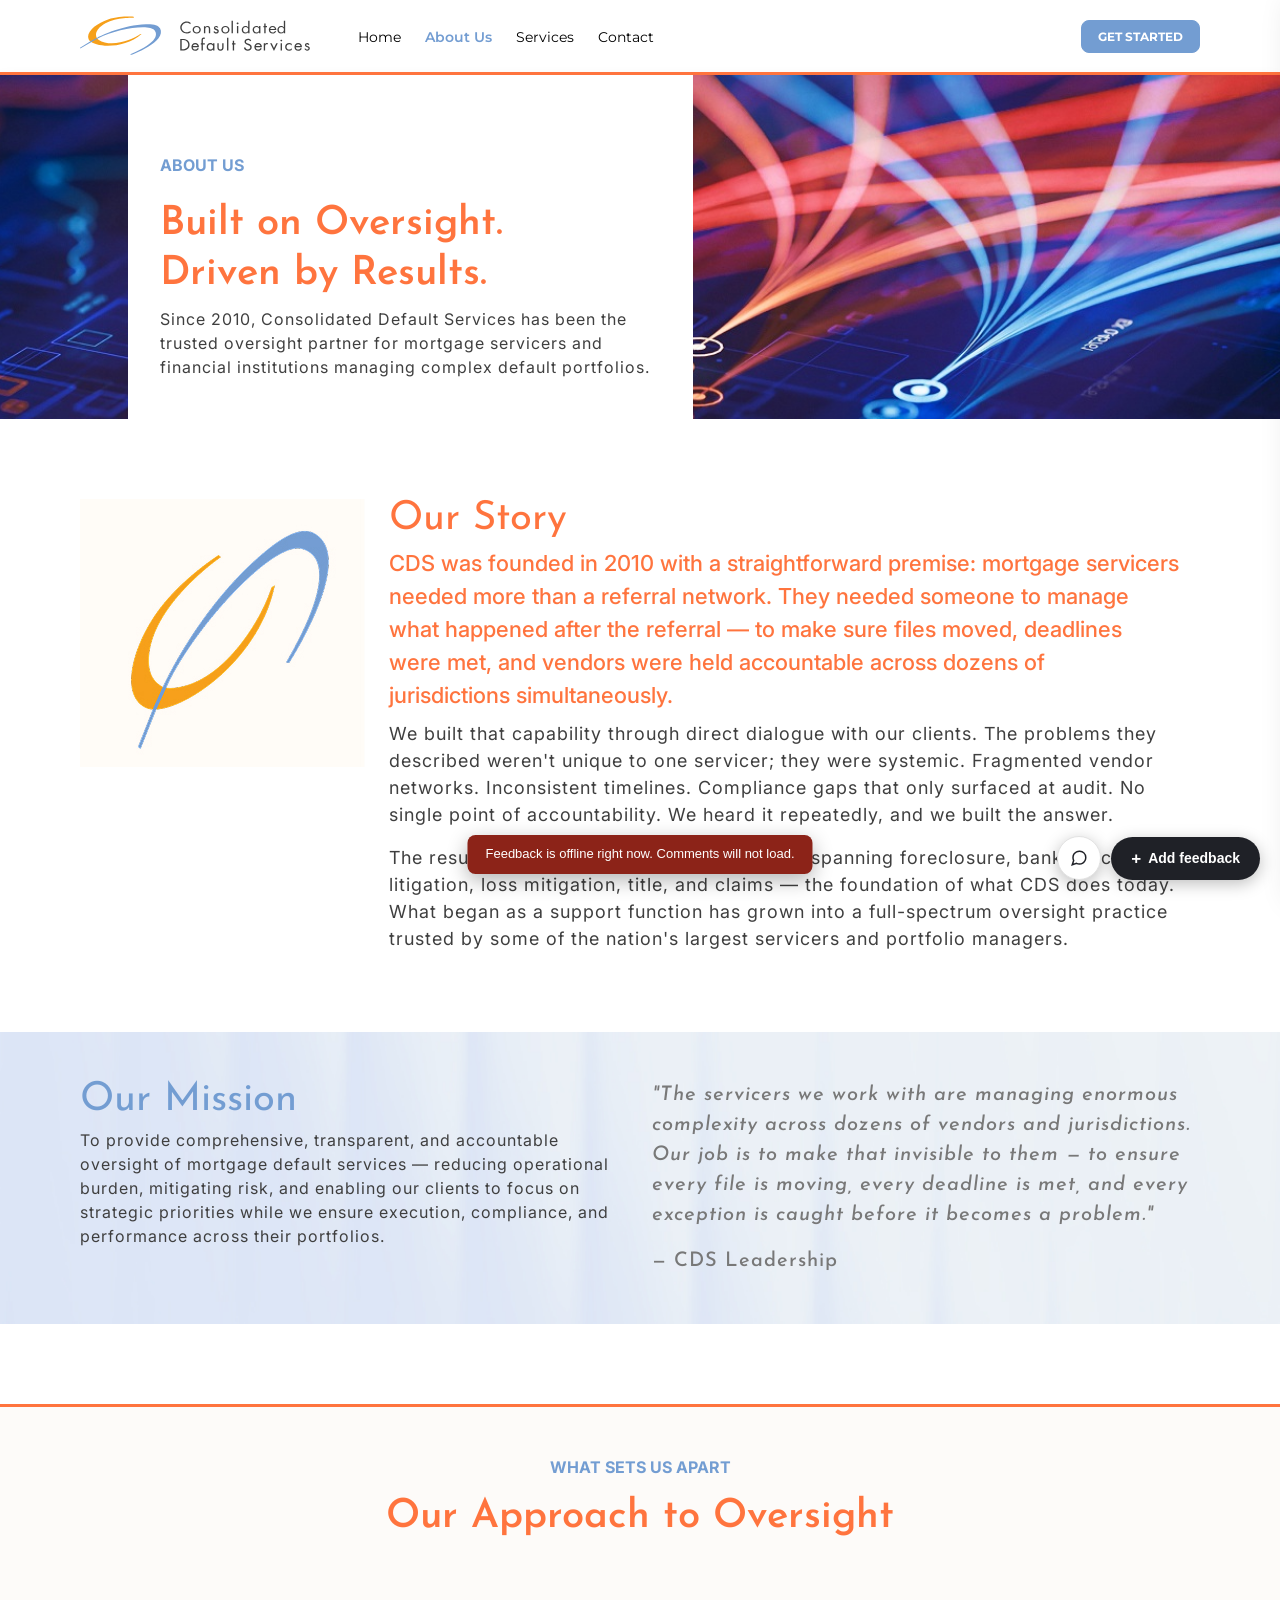
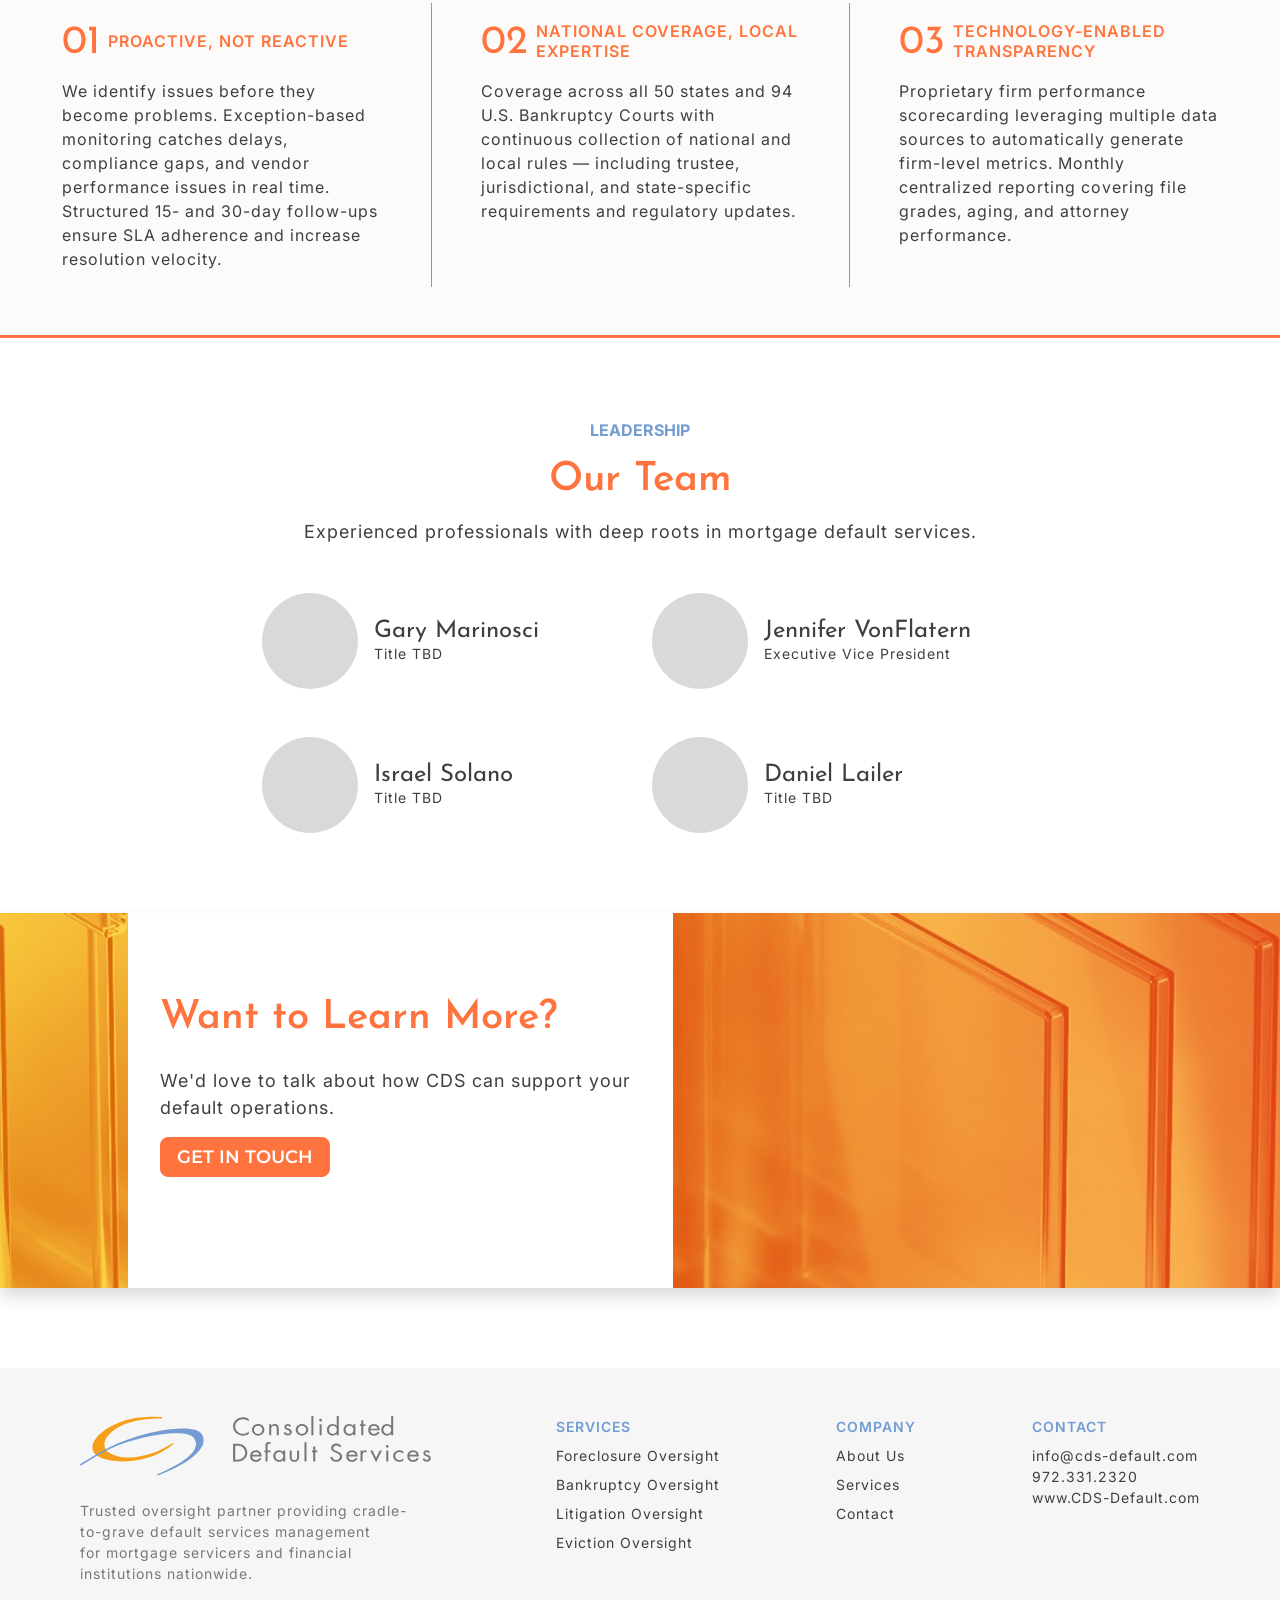
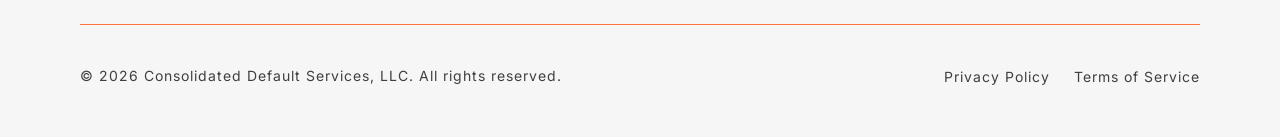
==== about-us.html @ d0858b81 "feat: add client feedback widget for staging review Adds the Propagate wireframe feedback widget (cl" ====
<!doctype html>
<html lang="en">
	<head>
		<meta charset="UTF-8" />
		<meta name="viewport" content="width=device-width, initial-scale=1" />
		<meta name="robots" content="noindex, nofollow" />
		<link rel="icon" type="image/png" href="images/favicon/favicon-96x96.png" sizes="96x96" />
		<link rel="icon" type="image/svg+xml" href="images/favicon/favicon.svg" />
		<link rel="shortcut icon" href="images/favicon/favicon.ico" />
		<link rel="apple-touch-icon" sizes="180x180" href="images/favicon/apple-touch-icon.png" />
		<meta name="apple-mobile-web-app-title" content="CDS" />
		<link rel="manifest" href="images/favicon/site.webmanifest" />
		<title>About Us | Consolidated Default Services, LLC</title>
		<link rel="preconnect" href="https://fonts.googleapis.com" />
		<link rel="preconnect" href="https://fonts.gstatic.com" crossorigin="crossorigin" />
		<link rel="stylesheet" href="https://fonts.googleapis.com/css2?family=Inter:ital,opsz,wght@0,14..32,100..900;1,14..32,100..900&family=Josefin+Sans:ital,wght@0,100..700;1,100..700&family=Montserrat:ital,wght@0,100..900;1,100..900&display=swap" />
		<link rel="stylesheet" href="https://cdn.jsdelivr.net/npm/bootstrap-icons@1.13.1/font/bootstrap-icons.min.css" />
		<link rel="stylesheet" href="https://cdn.jsdelivr.net/npm/bootstrap@5.3.8/dist/css/bootstrap.min.css" integrity="sha384-sRIl4kxILFvY47J16cr9ZwB07vP4J8+LH7qKQnuqkuIAvNWLzeN8tE5YBujZqJLB" crossorigin="anonymous" />
		<link rel="stylesheet" href="css/app.min.css" />
		<link rel="stylesheet" href="feedback/feedback.css" />
	</head>
	<body>
		<header class="header" id="header">
			<div class="container-fluid wide site_header d-flex align-items-start align-items-lg-center">
				<div class="brand me-lg-5">
					<a href="index.html" aria-label="Home"><img src="images/logo.svg" alt="" height="40" width="230" loading="lazy" /></a>
				</div>
				<nav class="nav_site d-none d-lg-flex align-items-center" id="siteNav" aria-label="Navigation" role="navigation">
					<a class="cta brand ms-lg-auto d-lg-none" href="contact.html">GET STARTED</a>
					<ul class="nav">
						<li><a href="/">Home</a></li>
						<li><a class="active" href="about-us.html">About Us</a></li>
						<li><a href="services.html">Services</a></li>
						<li><a href="contact.html">Contact</a></li>
					</ul>
				</nav>
				<a class="cta brand ms-lg-auto d-none d-lg-block" href="contact.html">GET STARTED</a>
				<div class="call_nav align-items-center d-flex flex-column d-lg-none justify-content-center ms-auto" id="navCall" role="button" tabindex="0" aria-label="Toggle Navigation"><span class="line"></span><span class="line"></span><span class="line"></span></div>
			</div>
		</header>
		<main id="main">
			<section class="hero shadow">
				<div class="hero__bg-img"><img class="w-100" src="images/hero-about-us.jpg" alt="" loading="lazy" /></div>
				<div class="hero__container fade-in">
					<div class="hero__wrap">
						<div class="copy">
							<h1 class="text-uppercase mb-4">About Us</h1>
							<h2>
								Built on Oversight.<br />
								Driven by Results.
							</h2>
							<p>Since 2010, Consolidated Default Services has been the trusted oversight partner for mortgage servicers and financial institutions managing complex default portfolios.</p>
						</div>
					</div>
				</div>
			</section>
			<section class="sec img-copy bg-white fade-in">
				<div class="container-fluid wide">
					<div class="row">
						<div class="col-md-3 col-lg-auto d-none d-md-block"><img class="img-fluid" src="images/logo-about.jpg" alt="" loading="lazy" /></div>
						<div class="col-md">
							<h2>Our Story</h2>
							<div class="text-center d-md-none my-4"><img class="img-fluid" src="images/logo-about.jpg" alt="" loading="lazy" /></div>
							<h3>CDS was founded in 2010 with a straightforward premise: mortgage servicers needed more than a referral network. They needed someone to manage what happened after the referral — to make sure files moved, deadlines were met, and vendors were held accountable across dozens of jurisdictions simultaneously.</h3>
							<p>We built that capability through direct dialogue with our clients. The problems they described weren't unique to one servicer; they were systemic. Fragmented vendor networks. Inconsistent timelines. Compliance gaps that only surfaced at audit. No single point of accountability. We heard it repeatedly, and we built the answer.</p>
							<p>The result was a formal oversight framework spanning foreclosure, bankruptcy, litigation, loss mitigation, title, and claims — the foundation of what CDS does today. What began as a support function has grown into a full-spectrum oversight practice trusted by some of the nation's largest servicers and portfolio managers.</p>
						</div>
					</div>
				</div>
			</section>
			<section class="sec our-mission fade-in">
				<div class="img-bg"><img class="w-100" src="images/our-mission-bg.jpg" alt="" loading="lazy" /></div>
				<div class="container-fluid wide">
					<div class="row">
						<div class="col-md-6">
							<h2>Our Mission</h2>
							<p>To provide comprehensive, transparent, and accountable oversight of mortgage default services — reducing operational burden, mitigating risk, and enabling our clients to focus on strategic priorities while we ensure execution, compliance, and performance across their portfolios.</p>
						</div>
						<div class="col-md-6 mt-5 mt-md-0">
							<div class="saying">
								<p>"The servicers we work with are managing enormous complexity across dozens of vendors and jurisdictions. Our job is to make that invisible to them — to ensure every file is moving, every deadline is met, and every exception is caught before it becomes a problem."</p>
								<p class="name">— CDS Leadership</p>
							</div>
						</div>
					</div>
				</div>
			</section>
			<section class="sec-my approach fade-in">
				<div class="container container1280">
					<div class="heading text-center">
						<h2 class="text-uppercase">What Sets Us Apart</h2>
						<h3 class="h2">Our Approach to Oversight</h3>
					</div>
					<div class="row">
						<div class="col-lg-4 bod-start mt-4 mt-lg-5">
							<div class="box mx-auto">
								<div class="head d-flex align-items-center mb-3">
									<div class="h2 num mb-0 me-2 pt-1">01</div>
									<h2 class="text-uppercase mb-0">Proactive, Not Reactive</h2>
								</div>
								<div class="text">
									<p>We identify issues before they become problems. Exception-based monitoring catches delays, compliance gaps, and vendor performance issues in real time. Structured 15- and 30-day follow-ups ensure SLA adherence and increase resolution velocity.</p>
								</div>
							</div>
						</div>
						<div class="col-lg-4 bod-start mt-4 mt-lg-5">
							<div class="box mx-auto">
								<div class="head d-flex align-items-center mb-3">
									<div class="h2 num mb-0 me-2 pt-1">02</div>
									<h2 class="text-uppercase mb-0">National Coverage, Local Expertise</h2>
								</div>
								<div class="text">
									<p>Coverage across all 50 states and 94 U.S. Bankruptcy Courts with continuous collection of national and local rules — including trustee, jurisdictional, and state-specific requirements and regulatory updates.</p>
								</div>
							</div>
						</div>
						<div class="col-lg-4 bod-start mt-4 mt-lg-5">
							<div class="box mx-auto">
								<div class="head d-flex align-items-center mb-3">
									<div class="h2 num mb-0 me-2 pt-1">03</div>
									<h2 class="text-uppercase mb-0">Technology-Enabled Transparency</h2>
								</div>
								<div class="text">
									<p>Proprietary firm performance scorecarding leveraging multiple data sources to automatically generate firm-level metrics. Monthly centralized reporting covering file grades, aging, and attorney performance.</p>
								</div>
							</div>
						</div>
					</div>
				</div>
			</section>
			<section class="our-team fade-in">
				<div class="container" style="max-width: 780px">
					<div class="heading text-center">
						<h2 class="text-uppercase">Leadership</h2>
						<h3 class="h2">Our Team</h3>
						<p>Experienced professionals with deep roots in mortgage default services.</p>
					</div>
					<div class="row">
						<div class="col-md-6 mt-5">
							<div class="member d-flex align-items-center">
								<div class="pic me-3"></div>
								<div class="copy">
									<h2 class="mb-0">Gary Marinosci</h2>
									<p>Title TBD</p>
								</div>
							</div>
						</div>
						<div class="col-md-6 mt-5">
							<div class="member d-flex align-items-center">
								<div class="pic me-3"></div>
								<div class="copy">
									<h2 class="mb-0">Jennifer VonFlatern</h2>
									<p>Executive Vice President</p>
								</div>
							</div>
						</div>
						<div class="col-md-6 mt-5">
							<div class="member d-flex align-items-center">
								<div class="pic me-3"></div>
								<div class="copy">
									<h2 class="mb-0">Israel Solano</h2>
									<p>Title TBD</p>
								</div>
							</div>
						</div>
						<div class="col-md-6 mt-5">
							<div class="member d-flex align-items-center">
								<div class="pic me-3"></div>
								<div class="copy">
									<h2 class="mb-0">Daniel Lailer</h2>
									<p>Title TBD</p>
								</div>
							</div>
						</div>
					</div>
				</div>
			</section>
			<section class="sec-my hording shadow fade-in">
				<div class="hording__bg-img"><img class="w-100" src="images/hording-about-us.jpg" alt="" loading="lazy" /></div>
				<div class="hording__container">
					<div class="hording__wrap">
						<h2 class="mb-4">Want to Learn More?</h2>
						<p>We'd love to talk about how CDS can support your default operations.</p>
						<a class="cta orange" href="contact.html">Get in Touch</a>
					</div>
				</div>
			</section>
		</main>
		<footer class="footer">
			<div class="container-fluid wide">
				<div class="row justify-content-between">
					<div class="col-lg-auto mb-5 mb-lg-4">
						<div class="meta-footer">
							<div class="logo mb-4"><img class="img-fluid" src="images/logo-footer.svg" alt="" loading="lazy" /></div>
							<div class="meta">
								<p>Trusted oversight partner providing cradle-to-grave default services management for mortgage servicers and financial institutions nationwide.</p>
							</div>
						</div>
					</div>
					<div class="col-md-4 col-lg-auto mb-5 mb-md-4">
						<div class="links">
							<h2 class="text-uppercase mb-0">Services</h2>
							<ul class="link nav flex-column">
								<li><a href="#">Foreclosure Oversight</a></li>
								<li><a href="#">Bankruptcy Oversight</a></li>
								<li><a href="#">Litigation Oversight</a></li>
								<li><a href="#">Eviction Oversight</a></li>
							</ul>
						</div>
					</div>
					<div class="col-md-4 col-lg-auto mb-5 mb-md-4">
						<div class="links">
							<h2 class="text-uppercase mb-0">company</h2>
							<ul class="link nav flex-column">
								<li><a href="#">About Us</a></li>
								<li><a href="#">Services</a></li>
								<li><a href="#">Contact</a></li>
							</ul>
						</div>
					</div>
					<div class="col-md-auto mb-4">
						<div class="links">
							<h2 class="text-uppercase mb-0">contact</h2>
							<p>
								<a href="mailto:info@cds-default.com">info@cds-default.com</a><br />
								<a href="tel:972.331.2320">972.331.2320</a><br />
								<a href="https://www.CDS-Default.com" target="_blank">www.CDS-Default.com</a>
							</p>
						</div>
					</div>
				</div>
				<hr />
				<div class="row justify-content-md-center justify-content-lg-between text-center text-lg-start py-4">
					<div class="col-md-auto">
						<p>© 2026 Consolidated Default Services, LLC. All rights reserved.</p>
					</div>
					<div class="col-md-auto link-terms mt-4 mt-lg-0"><a href="#">Privacy Policy</a><a href="#">Terms of Service</a></div>
				</div>
			</div>
		</footer>
		<div class="scroll-top d-none d-lg-block" role="button" tabindex="0" aria-label="Scroll to top">
			<svg class="progress-circle svg-content" width="100%" height="100%" viewBox="-1 -1 102 102">
				<path class="path" d="M50,1 a49,49 0 0,1 0,98 a49,49 0 0,1 0,-98"></path>
			</svg>
			<div class="icon">
				<svg class="bi bi-arrow-up" xmlns="http://www.w3.org/2000/svg" width="16" height="16" fill="currentColor" viewBox="0 0 16 16">
					<path fill-rule="evenodd" d="M8 12a.5.5 0 0 0 .5-.5V5.707l2.146 2.147a.5.5 0 0 0 .708-.708l-3-3a.5.5 0 0 0-.708 0l-3 3a.5.5 0 1 0 .708.708L7.5 5.707V11.5a.5.5 0 0 0 .5.5"></path>
				</svg>
			</div>
		</div>
		<script src="js/app.js"></script>
		<script src="js/navToggle.js"></script>
		<script src="js/scrollTop.js"></script>
		<script src="feedback/feedback.js"></script>
	</body>
</html>
---- css/app.min.css ----
a,.cta{-webkit-transition:all .3s ease;transition:all .3s ease}.sec{padding-block:3rem}@media(min-width: 768px){.sec{padding-block:5rem}}@media(min-width: 1650px){.sec{padding-block:8rem}}.sec-my{margin-block:3rem}@media(min-width: 768px){.sec-my{margin-block:5rem}}@media(min-width: 1650px){.sec-my{margin-block:8rem}}.heading h2{color:#739dd2;font:700 16px/1.5 "Inter",sans-serif}.heading h3{color:#ff743e;font-weight:600;line-height:1.25}@media(min-width: 768px){.heading h3{line-height:1.5}}.heading p{color:#3f3f3f;font-size:18px}@media(min-width: 768px){.h-md-100{height:100%}}.cta{font:700 14px "Montserrat",sans-serif}.cta:hover{-webkit-transform:scale(1.03);transform:scale(1.03)}@media(min-width: 992px){.cta{font-size:12px}}@media(min-width: 1650px){.cta{font-size:14px}}.cta.brand{background:#739dd2;border:1px solid #739dd2;color:#fff !important}.cta.brand:hover{background:#fff;border:1px solid #739dd2;color:#739dd2 !important}.cta.orange{background:#ff743e;border:1px solid #ff743e;color:#fff !important}.cta.orange:hover{background:#fff;border:1px solid #ff743e;color:#ff743e !important}@media(max-width: 1199px){.container{max-width:100%}}@media(min-width: 1650px){.container{max-width:1520px}}@media(min-width: 992px){.container-fluid.wide{padding-inline:5rem}}.container1280{max-width:1024px}@media(min-width: 1200px){.container1280{max-width:1254px}}@media(min-width: 1200px){.container1040{max-width:1024px}}@media(max-width: 767px){.img-neg-mob{margin-left:-1.5rem;margin-right:-1.5rem}}.video-wrap{max-width:100%;position:relative}.video-wrap .holder{opacity:0;pointer-events:none;-webkit-user-select:none;-moz-user-select:none;-ms-user-select:none;user-select:none;visibility:hidden}.video-wrap iframe{height:100%;inset:0;position:absolute;width:100%}.g-map{position:relative}.g-map::before{content:"";display:block;padding-top:60%;pointer-events:none;-webkit-user-select:none;-moz-user-select:none;-ms-user-select:none;user-select:none}.g-map img{height:100%;-o-object-fit:cover;object-fit:cover;width:100%;left:0;position:absolute;top:0}.g-map iframe{height:100%;inset:0;position:absolute;width:100%}.header{border-bottom:3px solid #ff743e;position:relative;z-index:1000}.header .wide{padding-block:1rem}.header .nav_site .anchor{cursor:pointer}.header .nav_site .anchor+.icon{cursor:pointer}.header .nav_site a,.header .nav_site .anchor{letter-spacing:normal;color:#000;font:14px "Montserrat",sans-serif}.header .nav_site a.active,.header .nav_site a:hover,.header .nav_site .anchor.active,.header .nav_site .anchor:hover{color:#739dd2}.header .nav_site a.active,.header .nav_site .anchor.active{font-weight:600}@media(max-width: 991px){.header .nav_site li{border-top:1px solid #ff743e;padding-block:.5rem}}@media(min-width: 992px){.header .nav_site li+li{margin-left:1.5rem}}.header .nav_site a{text-decoration:none}@media(max-width: 991px){.header .nav_site.mob-nav{background:#fff;border-block:3px solid #ff743e;padding-top:1rem}.header .nav_site.mob-nav .nav{margin-top:1rem}}.header .call_nav{position:absolute;right:1.5rem;top:50%;-webkit-transform:translateY(-50%);transform:translateY(-50%)}.header .call_nav .line{background:#ff743e;height:2px;width:18px}.header .call_nav .line+.line{margin-top:3px}.header .call_nav.is-active{-webkit-transform:translateX(5px) translateY(-3px);transform:translateX(5px) translateY(-3px);-webkit-transform-origin:top;transform-origin:top}.header .call_nav.is-active .line:nth-of-type(1){-webkit-transform:rotate(45deg) translateY(4px);transform:rotate(45deg) translateY(4px)}.header .call_nav.is-active .line:nth-of-type(2){display:none}.header .call_nav.is-active .line:nth-of-type(3){-webkit-transform:rotate(135deg) translateY(4px);transform:rotate(135deg) translateY(4px)}@media(min-width: 768px){.hero:not(.hero--has-note){padding-inline:8rem}}@media(min-width: 768px){.hero{isolation:isolate;position:relative}.hero__banner{padding-inline:8rem}.hero__bg-img{height:100%;inset:0;position:absolute;width:100%;z-index:-1}.hero__bg-img img{height:100%;-o-object-fit:cover;object-fit:cover}.hero--home .hero__wrap{max-width:615px;min-height:448px}}.hero__wrap{background:#fff;max-width:565px;padding:3rem 1rem 2rem;width:100%}@media(min-width: 768px){.hero__wrap{padding:5rem 2rem 2.5rem}}.hero__note .icon{background:#d9d9d9;-webkit-box-flex:0;-ms-flex:0 0 32px;flex:0 0 32px;height:32px;width:32px}.hero__note strong{color:#ff743e}.hero .logo{margin-bottom:2rem}@media(max-width: 767px){.hero .logo img{height:auto;width:160px}}.hero h1{color:#739dd2;font:700 16px "Inter",sans-serif}.hero h2{color:#ff743e;font-weight:600;line-height:1.25}.cds-meta{border-bottom:3px solid #ff743e;padding-block:2rem}.cds-meta h2{color:#739dd2}.cds-meta p{color:#000;font:14px "Inter",sans-serif}.cds-meta+.img-copy{border-bottom:3px solid #ff743e}@media(min-width: 768px){.cds-meta+.img-copy{padding-block:4rem}}.img-copy{background:#fdfbf9}.img-copy h2{color:#ff743e}@media(min-width: 768px){.img-copy p{font:18px/1.5 "Inter",sans-serif}}.img-copy .cta{font:600 16px "Inter",sans-serif}@media(min-width: 992px){.img-copy .cta+.cta{margin-left:2rem}}.challenges .box{padding-block:1.5rem}@media(min-width: 992px){.challenges .box{max-width:360px;padding:1rem 1.25rem}}.challenges .box h2{color:#739dd2;font:600 16px "Inter",sans-serif;letter-spacing:1px}.challenges .box .num{color:#739dd2}.challenges .note p{color:#ff743e;font-size:22px;font-weight:500}@media(max-width: 991px){.challenges .bod-start{border-top:1px solid #739dd2}.challenges .bod-start:last-child{border-bottom:1px solid #739dd2}}@media(min-width: 992px){.challenges .bod-start+.bod-start{border-left:1px solid #739dd2}}.approach .box{padding-block:1.5rem}@media(min-width: 992px){.approach .box{max-width:360px;padding:1rem 1.25rem}}.approach .box h2{color:#ff743e;font:600 16px "Inter",sans-serif;letter-spacing:1px}.approach .box .num{color:#ff743e}.approach{background:#fdfbf9;border-block:3px solid #ff743e;padding-top:3rem}@media(min-width: 768px){.approach{padding-block:3rem}}@media(max-width: 991px){.approach .bod-start{border-top:1px solid #ff743e}}@media(min-width: 992px){.approach .bod-start+.bod-start{border-left:1px solid #ff743e}}.approaches{padding-block:0 3rem}@media(min-width: 768px){.approaches{padding-block:5rem}}.approaches .lifecycle-wrap{background:#ff743e;padding:3rem 1.5rem 2rem}@media(min-width: 768px){.approaches .lifecycle-wrap{max-width:265px;min-height:100%;padding:2.5rem}}.approaches .lifecycle-wrap h2{color:#fff;font:700 20px/1.5 "Inter",sans-serif;letter-spacing:1px}.approaches .lifecycle-wrap .column-text{color:#fff;font:20px/1.5 "Inter",sans-serif}.approaches .lifecycle-wrap .column-text .item{margin-top:1rem}.approaches .wrap{padding-block:3rem}@media(min-width: 768px){.approaches .wrap{padding-block:4rem}}.approaches .wrap .approach-wrap{border-block:1px solid #ff743e}.approaches .wrap .approach-wrap .approach-row h2{color:#ff743e;font-size:16px;font-weight:600}.approaches .wrap .approach-wrap .approach-row h2 .num{color:#ff743e;margin-right:.625rem}.approaches .wrap .approach-wrap .approach-row+.approach-row{border-top:1px solid #ff743e}.what-we-do{isolation:isolate;position:relative}.what-we-do .img-bg{height:100%;inset:0;position:absolute;width:100%;z-index:-1}.what-we-do .img-bg img{height:100%;-o-object-fit:cover;object-fit:cover;width:100%}.what-we-do{background:#fdfbf9;padding-block:3rem}.what-we-do .bod-end{border-right:1px solid #739dd2}.what-we-do .services .service-name .inner{cursor:pointer;letter-spacing:.5px}.what-we-do .services .service-name .inner:hover .name{color:#739dd2}.what-we-do .services .service-name .num{color:#739dd2;font:24px/1 "Josefin Sans",sans-serif;padding-right:.625rem}.what-we-do .services .service-name .name{color:#3f3f3f;font:500 16px/1 "Inter",sans-serif}.what-we-do .services .service-name.active .inner{border-left:4px solid #739dd2}.what-we-do .services .service-name.active .inner .num{padding-left:.625rem}.what-we-do .services .service-name.active .inner .name{color:#000;font-weight:700}.what-we-do .services .service-name .service-chevron{color:#ff743e;-webkit-transition:-webkit-transform .3s ease;transition:-webkit-transform .3s ease;transition:transform .3s ease;transition:transform .3s ease, -webkit-transform .3s ease}.what-we-do .services .service-name+.service-name{border-top:1px solid #739dd2}@media(max-width: 991px){.what-we-do .services .service-wrap{border-bottom:1px solid #739dd2;padding-block:1.25rem}.what-we-do .services .service-wrap:first-child{border-top:1px solid #739dd2}}@media(min-width: 992px){.what-we-do .services .service-wrap{display:none}}@media(max-width: 991px){.what-we-do .services .service-wrap .service-text{display:-webkit-box;display:-ms-flexbox;display:flex;max-height:0;opacity:0;overflow:hidden;-webkit-transition:max-height .4s ease,opacity .3s ease;transition:max-height .4s ease,opacity .3s ease}}.what-we-do .services .service-wrap .service-text .icon{-webkit-box-flex:0;-ms-flex:0 0 64px;flex:0 0 64px;height:64px;width:64px}@media(min-width: 992px){.what-we-do .services .service-wrap .service-text .icon{-webkit-box-flex:0;-ms-flex:0 0 92px;flex:0 0 92px;height:92px;width:92px}}.what-we-do .services .service-wrap .service-text .icon img{height:100%;width:100%}.what-we-do .services .service-wrap h2{color:#ff743e;font-size:28px;font-weight:600}.what-we-do .services .service-wrap p{color:#3f3f3f}.what-we-do .services .service-wrap.active{display:block}@media(max-width: 991px){.what-we-do .services .service-wrap.active .service-name .name{color:#000;font-weight:700}.what-we-do .services .service-wrap.active .service-name .service-chevron{-webkit-transform:rotate(180deg);transform:rotate(180deg)}.what-we-do .services .service-wrap.active .service-text{max-height:1000px;opacity:1}}.track-records{background:#fdfbf9;border-block:3px solid #ff743e;padding-block:2.5rem}.why-cds .box{background:#fdfbf9;margin-top:2.5rem}.why-cds .box .icon{margin-right:.625rem}.why-cds .box h2{font-size:16px;font-weight:600}.why-cds .box p{color:#3f3f3f}@media(min-width: 768px){.hording{isolation:isolate;padding-inline:8rem;position:relative}.hording__bg-img{height:100%;inset:0;position:absolute;width:100%;z-index:-1}.hording__bg-img img{height:100%;-o-object-fit:cover;object-fit:cover}}.hording__wrap{background:#fff;max-width:545px;padding:3rem 1.5rem 2rem;width:100%}@media(min-width: 768px){.hording__wrap{min-height:375px;padding:5rem 2rem 2.5rem}}.hording .logo{margin-bottom:2rem}.hording h2{color:#ff743e;font-weight:600;line-height:1.25}.hording p{color:#3f3f3f}@media(min-width: 768px){.hording p{font-size:18px}}.hording .cta{font-weight:600}@media(min-width: 768px){.hording .cta{font-size:18px}}.our-mission{isolation:isolate;position:relative}.our-mission .img-bg{height:100%;inset:0;position:absolute;width:100%;z-index:-1}.our-mission .img-bg img{height:100%;-o-object-fit:cover;object-fit:cover;width:100%}.our-mission{padding-block:3rem}.our-mission .saying p{color:#787878;font:italic 500 18px/1.5 "Josefin Sans",sans-serif}@media(min-width: 768px){.our-mission .saying p{font-size:20px}}.our-mission .saying .name{font-style:normal}.our-team .member .pic{background:#d9d9d9;width:96px;-webkit-box-flex:0;-ms-flex:0 0 96px;flex:0 0 96px;height:96px;border-radius:50%;overflow:hidden}.our-team .member h2{font-size:24px;color:#3f3f3f}.our-team .member p{font-size:14px}.our-help{isolation:isolate;position:relative}.our-help__head{background:#f6f6f6;left:0;padding-block:1.25rem;position:sticky;top:0;width:100%}.our-help__head h2{color:#739dd2;font:700 16px/1.5 "Inter",sans-serif}@media(max-width: 991px){.our-help__list{isolation:isolate;position:relative}}@media(max-width: 991px){.our-help__list .select-help{background:#fff;border:1px solid #ff743e;color:#3f3f3f;cursor:pointer;font:500 18px/1.5 "Inter",sans-serif;padding:.75rem}}.our-help__list .select-help .icon{color:#ff743e;-webkit-transition:-webkit-transform .25s ease;transition:-webkit-transform .25s ease;transition:transform .25s ease;transition:transform .25s ease, -webkit-transform .25s ease}.our-help__list .select-help.clicked .icon{-webkit-transform:rotate(180deg);transform:rotate(180deg)}@media(max-width: 991px){.our-help__list .select-help-option{background:#fff;border:1px solid #ff743e;border-top:0 none;left:0;padding-block:.5rem;position:absolute;top:100%;width:100%}}@media(min-width: 992px){.our-help__list .select-help-option{gap:.5rem}}.our-help__list .select-help-option .bar{color:#ff743e}.our-help__list .select-help-option a{color:#3f3f3f;font:500 18px "Inter",sans-serif}@media(max-width: 991px){.our-help__list .select-help-option a{margin-block:.75rem;text-decoration:none}}.our-help__list .select-help-option a:hover,.our-help__list .select-help-option a.active{color:#739dd2}.our-help .row-help-detail{padding-block:2.5rem}.our-help .row-help-detail .head .icon{-webkit-box-flex:0;-ms-flex:0 0 44px;flex:0 0 44px;height:44px;margin-right:1.25rem;width:44px}.our-help .row-help-detail .head .icon img{max-height:100%;max-width:100%}.our-help .row-help-detail .head h2{color:#ff743e;font-size:28px}.our-help .row-help-detail:nth-child(even){background:#fdfbf9}html:has(.our-help){scroll-padding-top:140px}@media(min-width: 768px){html:has(.our-help){scroll-padding-top:150px}}@media(min-width: 1650px){html:has(.our-help){scroll-padding-top:120px}}.contact{padding-block:5rem}.contact h2{color:#ff743e}.contact .form-control{background:#f6f6f6;border:0 none;border-radius:.5rem;font:16px "Inter",sans-serif;height:44px}.contact .form-control::-webkit-input-placeholder{color:#787878;opacity:1}.contact .form-control::-moz-placeholder{color:#787878;opacity:1}.contact .form-control:-ms-input-placeholder{color:#787878;opacity:1}.contact .form-control::-ms-input-placeholder{color:#787878;opacity:1}.contact .form-control::placeholder{color:#787878;opacity:1}.contact textarea{min-height:180px}.contact .cta{font-size:18px}.contact .contact-meta strong{color:#ff743e}.contact a{color:inherit;text-decoration:none}.footer{background:#f6f6f6;padding-block:3rem 1.5rem}.footer .meta-footer{width:100%}@media(min-width: 992px){.footer .meta-footer{max-width:360px}}.footer .meta-footer p{color:#787878;font-size:14px}.footer .links h2{color:#739dd2;font:600 14px/1.5 "Inter",sans-serif;letter-spacing:1px}.footer .links li,.footer .links p{margin-top:.5rem}.footer hr{border-color:#ff743e;opacity:1}.footer li,.footer p{color:#3f3f3f;font:14px/1.5 "Inter",sans-serif;letter-spacing:1px}.footer .link-terms a{color:#3f3f3f;font:14px/1.5 "Inter",sans-serif;letter-spacing:1px}.footer .link-terms a+a{margin-left:1.5rem}.footer a{color:inherit;text-decoration:none}.footer a:hover{text-decoration:underline}.scroll-top{background:#fff;border:2px solid #fff;border-radius:50px;bottom:20px;-webkit-box-shadow:inset 0 0 0 2px rgba(0,0,0,.2);box-shadow:inset 0 0 0 2px rgba(0,0,0,.2);cursor:pointer;display:block;height:46px;opacity:0;position:fixed;right:14px;-webkit-transform:translateY(15px);transform:translateY(15px);-webkit-transition:all 200ms linear;transition:all 200ms linear;visibility:hidden;width:46px;z-index:10000}.scroll-top .icon{left:50%;position:absolute;top:50%;-webkit-transform:translate(-50%, -50%);transform:translate(-50%, -50%);-webkit-transition:all 200ms linear;transition:all 200ms linear}.scroll-top .icon svg{height:36px;width:36px}.scroll-top .icon svg path{fill:#ff743e}.scroll-top.active-progress{opacity:1;-webkit-transform:translateY(0);transform:translateY(0);visibility:visible}.scroll-top svg path{fill:none}.scroll-top svg.progress-circle path{stroke:#ff743e;stroke-width:4;-webkit-transition:all 200ms linear;transition:all 200ms linear}.scroll-top:hover .icon svg path{fill:#739dd2}h2,.h2{color:#739dd2;font:32px "Josefin Sans",sans-serif}@media(min-width: 768px){h2,.h2{font-size:40px}}h3,.h3{color:#ff743e;font:500 18px/1.5 "Inter",sans-serif}@media(min-width: 768px){h3,.h3{font-size:22px}}p,.p,li{color:#3f3f3f;font:16px/1.5 "Inter",sans-serif;letter-spacing:1px}p:last-child{margin-bottom:0}.fade-in{opacity:0;-webkit-transform:translateY(20px);transform:translateY(20px);-webkit-transition:opacity .5s ease-in,-webkit-transform .5s ease-in;transition:opacity .5s ease-in,-webkit-transform .5s ease-in;transition:opacity .5s ease-in,transform .5s ease-in;transition:opacity .5s ease-in,transform .5s ease-in,-webkit-transform .5s ease-in}.fade-in.visible{opacity:1;-webkit-transform:translateY(0);transform:translateY(0)}body{text-wrap:pretty}/*# sourceMappingURL=app.min.css.map */
---- feedback/feedback.css ----
/* Wireframe Feedback Widget — pairs with feedback.js
   Namespaced fb-*; deliberately styled as a review tool (dark chrome,
   flame accent) so it reads as separate from the wireframe design. */

/* Pin layer needs a positioning context on each wireframe page */
.page { position: relative; }

.fb-pins {
  position: absolute;
  inset: 0;
  pointer-events: none;
  z-index: 500;
}

/* ------------------------------------------------------------------ pins */
.fb-pin {
  position: absolute;
  pointer-events: auto;
  width: 28px;
  height: 28px;
  margin: -14px 0 0 -14px;
  border-radius: 50% 50% 50% 4px;
  border: 2px solid #fff;
  box-shadow: 0 2px 8px rgba(0, 0, 0, .35);
  color: #fff;
  font: 700 12px/24px Helvetica, Arial, sans-serif;
  text-align: center;
  cursor: pointer;
  transition: transform .12s ease;
}
.fb-pin:hover { transform: scale(1.18); }
.fb-pin-done { opacity: .45; filter: saturate(.4); }
.fb-pin-approx { border-style: dashed; }

/* --------------------------------------------------------------- FAB bar */
.fb-fab {
  position: fixed;
  right: 20px;
  bottom: 20px;
  z-index: 99990;
  display: flex;
  gap: 10px;
  align-items: center;
  font-family: Helvetica, Arial, sans-serif;
}
.fb-fab-btn {
  display: inline-flex;
  align-items: center;
  gap: 7px;
  border: 0;
  border-radius: 999px;
  cursor: pointer;
  font: 600 14px/1 Helvetica, Arial, sans-serif;
  box-shadow: 0 4px 16px rgba(0, 0, 0, .25);
  transition: transform .12s ease, background .15s ease;
}
.fb-fab-btn:hover { transform: translateY(-1px); }
.fb-fab-primary {
  background: #1f2127;
  color: #fff;
  padding: 13px 20px;
}
.fb-fab-primary.fb-active { background: #FE5812; }
.fb-add-plus, .fb-add-x { font-size: 17px; font-weight: 700; line-height: 1; }
.fb-fab-secondary {
  position: relative;
  background: #fff;
  color: #1f2127;
  width: 44px;
  height: 44px;
  justify-content: center;
  border: 1px solid #e2e2e2;
}
.fb-badge {
  position: absolute;
  top: -5px;
  right: -5px;
  min-width: 19px;
  height: 19px;
  padding: 0 5px;
  border-radius: 999px;
  background: #FE5812;
  color: #fff;
  font: 700 11px/19px Helvetica, Arial, sans-serif;
}

/* hint banner while comment mode is on */
.fb-mode-hint {
  position: fixed;
  left: 50%;
  bottom: 84px;
  transform: translate(-50%, 16px);
  background: #1f2127;
  color: #fff;
  padding: 10px 18px;
  border-radius: 8px;
  font: 500 13px/1.3 Helvetica, Arial, sans-serif;
  box-shadow: 0 4px 16px rgba(0, 0, 0, .3);
  opacity: 0;
  pointer-events: none;
  transition: opacity .2s ease, transform .2s ease;
  z-index: 99990;
}
.fb-mode-hint.fb-show { opacity: 1; transform: translate(-50%, 0); }

/* comment mode: crosshair + section highlight */
body.fb-mode-on, body.fb-mode-on * { cursor: crosshair !important; }
body.fb-mode-on .fb-ui, body.fb-mode-on .fb-ui * { cursor: pointer !important; }
.fb-hl {
  outline: 2px dashed #FE5812 !important;
  outline-offset: 3px;
  background-color: rgba(254, 88, 18, .05) !important;
}

/* -------------------------------------------------------------- popovers */
.fb-pop {
  position: fixed;
  z-index: 99995;
  width: 340px;
  max-width: calc(100vw - 20px);
  background: #fff;
  border: 1px solid #e2e2e2;
  border-radius: 12px;
  box-shadow: 0 12px 40px rgba(0, 0, 0, .22);
  padding: 14px;
  font-family: Helvetica, Arial, sans-serif;
  color: #222;
}
.fb-pop-head { display: flex; align-items: flex-start; gap: 8px; }
.fb-pop-head .fb-pop-ctx { flex: 1; }
.fb-pop-ctx {
  font: 600 11px/1.4 Helvetica, Arial, sans-serif;
  letter-spacing: .04em;
  text-transform: uppercase;
  color: #888;
  margin-bottom: 9px;
  overflow-wrap: break-word;
}
.fb-pop-close {
  border: 0;
  background: none;
  font-size: 20px;
  line-height: 1;
  color: #999;
  cursor: pointer;
  padding: 0 2px;
}
.fb-pop-close:hover { color: #222; }

.fb-textarea, .fb-input {
  width: 100%;
  box-sizing: border-box;
  border: 1px solid #d6d6d6;
  border-radius: 8px;
  padding: 9px 11px;
  font: 400 14px/1.45 Helvetica, Arial, sans-serif;
  color: #222;
  resize: vertical;
}
.fb-textarea:focus, .fb-input:focus { outline: 2px solid #FE5812; outline-offset: 0; border-color: transparent; }

.fb-pop-actions {
  display: flex;
  justify-content: flex-end;
  gap: 8px;
  margin-top: 10px;
}
.fb-pop-actions-split { justify-content: flex-start; }

.fb-btn {
  border: 0;
  border-radius: 8px;
  padding: 9px 14px;
  font: 600 13px/1 Helvetica, Arial, sans-serif;
  cursor: pointer;
}
.fb-btn-pri { background: #1f2127; color: #fff; }
.fb-btn-pri:hover { background: #000; }
.fb-btn-pri:disabled { opacity: .55; cursor: default; }
.fb-btn-ghost { background: #f1f1f1; color: #333; }
.fb-btn-ghost:hover { background: #e6e6e6; }
.fb-btn-done { background: #0E7C61; color: #fff; }
.fb-btn-done:hover { background: #0a5f4a; }

/* thread */
.fb-pop-thread { width: 380px; }
.fb-resolved-note {
  background: #e8f5f0;
  color: #0E7C61;
  font: 600 12px/1 Helvetica, Arial, sans-serif;
  border-radius: 6px;
  padding: 7px 10px;
  margin-bottom: 9px;
}
.fb-thread { max-height: 300px; overflow-y: auto; }
.fb-msg { display: flex; gap: 9px; padding: 7px 0; }
.fb-av {
  flex: 0 0 26px;
  width: 26px;
  height: 26px;
  border-radius: 50%;
  color: #fff;
  font: 700 10px/26px Helvetica, Arial, sans-serif;
  text-align: center;
}
.fb-msg-body { flex: 1; min-width: 0; }
.fb-msg-meta { font: 400 12px/1.3 Helvetica, Arial, sans-serif; color: #999; margin-bottom: 2px; }
.fb-msg-meta b { color: #222; font-weight: 700; margin-right: 4px; }
.fb-msg-text { font: 400 14px/1.45 Helvetica, Arial, sans-serif; overflow-wrap: break-word; }
.fb-reply-row { display: flex; gap: 7px; margin-top: 9px; }
.fb-reply-row .fb-input { flex: 1; }

/* ---------------------------------------------------------------- drawer */
.fb-drawer {
  position: fixed;
  top: 0;
  right: 0;
  bottom: 0;
  width: 380px;
  max-width: 100vw;
  background: #fff;
  border-left: 1px solid #e2e2e2;
  box-shadow: -8px 0 30px rgba(0, 0, 0, .12);
  z-index: 99992;
  display: flex;
  flex-direction: column;
  font-family: Helvetica, Arial, sans-serif;
  transform: translateX(105%);
  transition: transform .22s ease;
}
.fb-drawer.fb-open { transform: translateX(0); }
.fb-drawer-head {
  display: flex;
  align-items: center;
  justify-content: space-between;
  padding: 16px 16px 10px;
}
.fb-drawer-title { font: 700 17px/1 Helvetica, Arial, sans-serif; color: #1f2127; }
.fb-drawer-tabs {
  display: flex;
  align-items: center;
  gap: 6px;
  padding: 0 16px 10px;
  border-bottom: 1px solid #eee;
}
.fb-drawer-spacer { flex: 1; }
.fb-tab, .fb-filter {
  border: 1px solid #ddd;
  background: #fff;
  border-radius: 999px;
  padding: 6px 11px;
  font: 600 12px/1 Helvetica, Arial, sans-serif;
  color: #555;
  cursor: pointer;
}
.fb-filter { padding: 5px 9px; font-size: 11px; }
.fb-tab.fb-active, .fb-filter.fb-active {
  background: #1f2127;
  border-color: #1f2127;
  color: #fff;
}
.fb-drawer-list { flex: 1; overflow-y: auto; padding: 8px 12px; }
.fb-group-h {
  font: 700 12px/1 Helvetica, Arial, sans-serif;
  letter-spacing: .05em;
  text-transform: uppercase;
  color: #888;
  padding: 14px 4px 6px;
}
.fb-group-h span { color: #bbb; font-weight: 600; }
.fb-row {
  display: flex;
  gap: 9px;
  padding: 10px 8px;
  border-radius: 10px;
  cursor: pointer;
}
.fb-row:hover { background: #f6f6f6; }
.fb-row-done { opacity: .6; }
.fb-row-main { flex: 1; min-width: 0; }
.fb-row-meta { font: 400 12px/1.3 Helvetica, Arial, sans-serif; color: #999; }
.fb-row-meta b { color: #222; margin-right: 4px; }
.fb-chip-done {
  background: #e8f5f0;
  color: #0E7C61;
  border-radius: 4px;
  padding: 1px 6px;
  font: 700 10px/1.5 Helvetica, Arial, sans-serif;
  margin-left: 4px;
}
.fb-row-page { font: 700 12px/1.4 Helvetica, Arial, sans-serif; color: #1B5FAA; margin-top: 2px; }
.fb-row-ctx {
  font: 600 10px/1.4 Helvetica, Arial, sans-serif;
  letter-spacing: .04em;
  text-transform: uppercase;
  color: #aaa;
  margin-top: 2px;
  white-space: nowrap;
  overflow: hidden;
  text-overflow: ellipsis;
}
.fb-row-body { font: 400 13px/1.45 Helvetica, Arial, sans-serif; color: #333; margin-top: 3px; overflow-wrap: break-word; }
.fb-row-replies { font: 600 11px/1 Helvetica, Arial, sans-serif; color: #1B5FAA; margin-top: 5px; }
.fb-empty {
  text-align: center;
  color: #999;
  font: 400 13px/1.6 Helvetica, Arial, sans-serif;
  padding: 40px 20px;
}
.fb-drawer-foot {
  border-top: 1px solid #eee;
  padding: 12px 16px;
  display: flex;
  justify-content: flex-end;
}

/* ----------------------------------------------------------------- modal */
.fb-modal-backdrop {
  position: fixed;
  inset: 0;
  background: rgba(20, 20, 24, .45);
  z-index: 99998;
  display: flex;
  align-items: center;
  justify-content: center;
  padding: 20px;
}
.fb-modal {
  background: #fff;
  border-radius: 14px;
  box-shadow: 0 18px 60px rgba(0, 0, 0, .3);
  width: 360px;
  max-width: 100%;
  padding: 22px;
  font-family: Helvetica, Arial, sans-serif;
}
.fb-modal-h { font: 700 17px/1.2 Helvetica, Arial, sans-serif; color: #1f2127; margin-bottom: 7px; }
.fb-modal-p { font: 400 13px/1.5 Helvetica, Arial, sans-serif; color: #666; margin-bottom: 13px; }
.fb-modal-actions { display: flex; justify-content: flex-end; gap: 8px; margin-top: 13px; }

/* ----------------------------------------------------------------- toast */
.fb-toast {
  position: fixed;
  left: 50%;
  bottom: 26px;
  transform: translate(-50%, 16px);
  background: #1f2127;
  color: #fff;
  padding: 11px 18px;
  border-radius: 8px;
  font: 500 13px/1.3 Helvetica, Arial, sans-serif;
  box-shadow: 0 6px 20px rgba(0, 0, 0, .3);
  opacity: 0;
  transition: opacity .25s ease, transform .25s ease;
  z-index: 99999;
  max-width: calc(100vw - 40px);
}
.fb-toast.fb-show { opacity: 1; transform: translate(-50%, 0); }
.fb-toast-err { background: #8c2318; }

/* ---------------------------------------------------------------- mobile */
@media (max-width: 760px) {
  .fb-fab { right: 12px; bottom: 12px; }
  .fb-fab-primary { padding: 12px 16px; font-size: 13px; }
  .fb-drawer { width: 100vw; border-left: 0; }
  .fb-pop {
    left: 10px !important;
    right: 10px;
    width: auto;
    top: auto !important;
    bottom: 12px;
    max-height: 70vh;
    overflow-y: auto;
  }
  .fb-mode-hint { bottom: 76px; width: calc(100vw - 60px); text-align: center; }
}

/* ----------------------------------------------------------------- print */
@media print {
  .fb-fab, .fb-drawer, .fb-pins, .fb-mode-hint, .fb-pop, .fb-toast { display: none !important; }
}
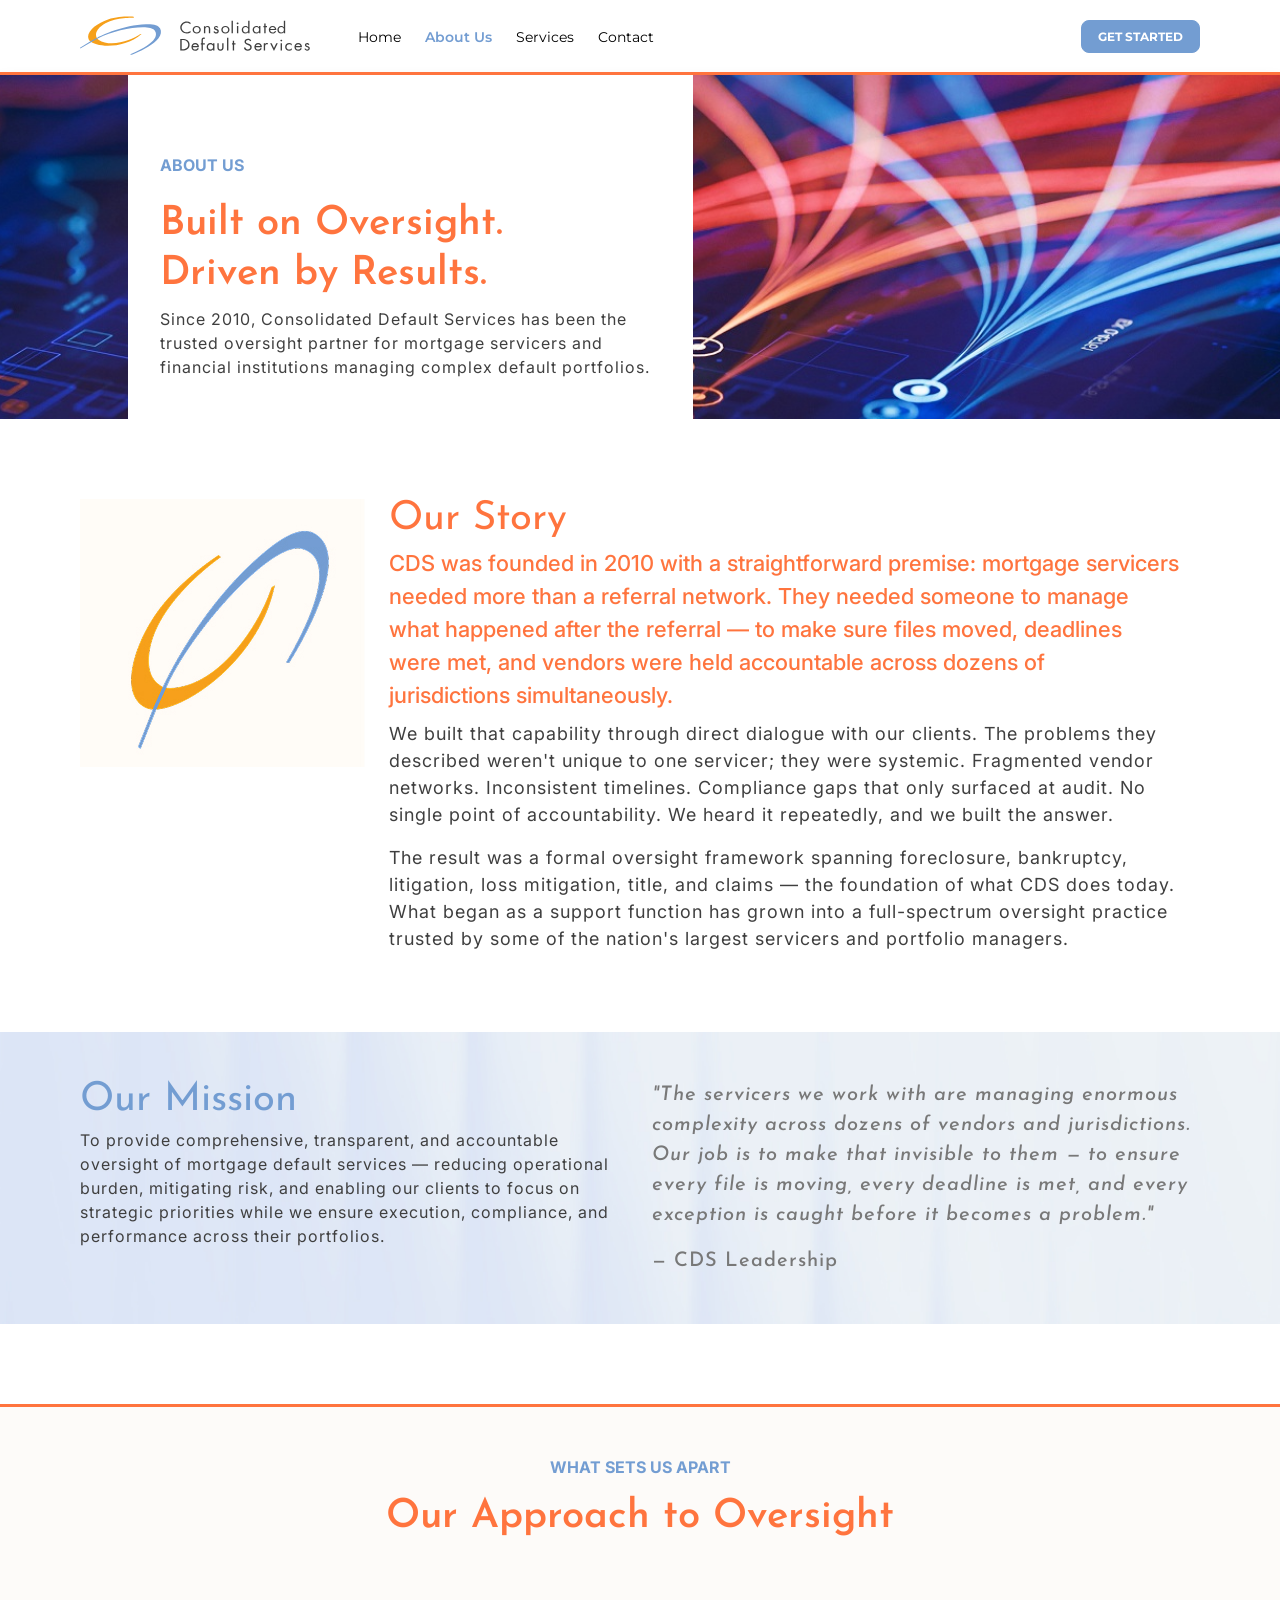
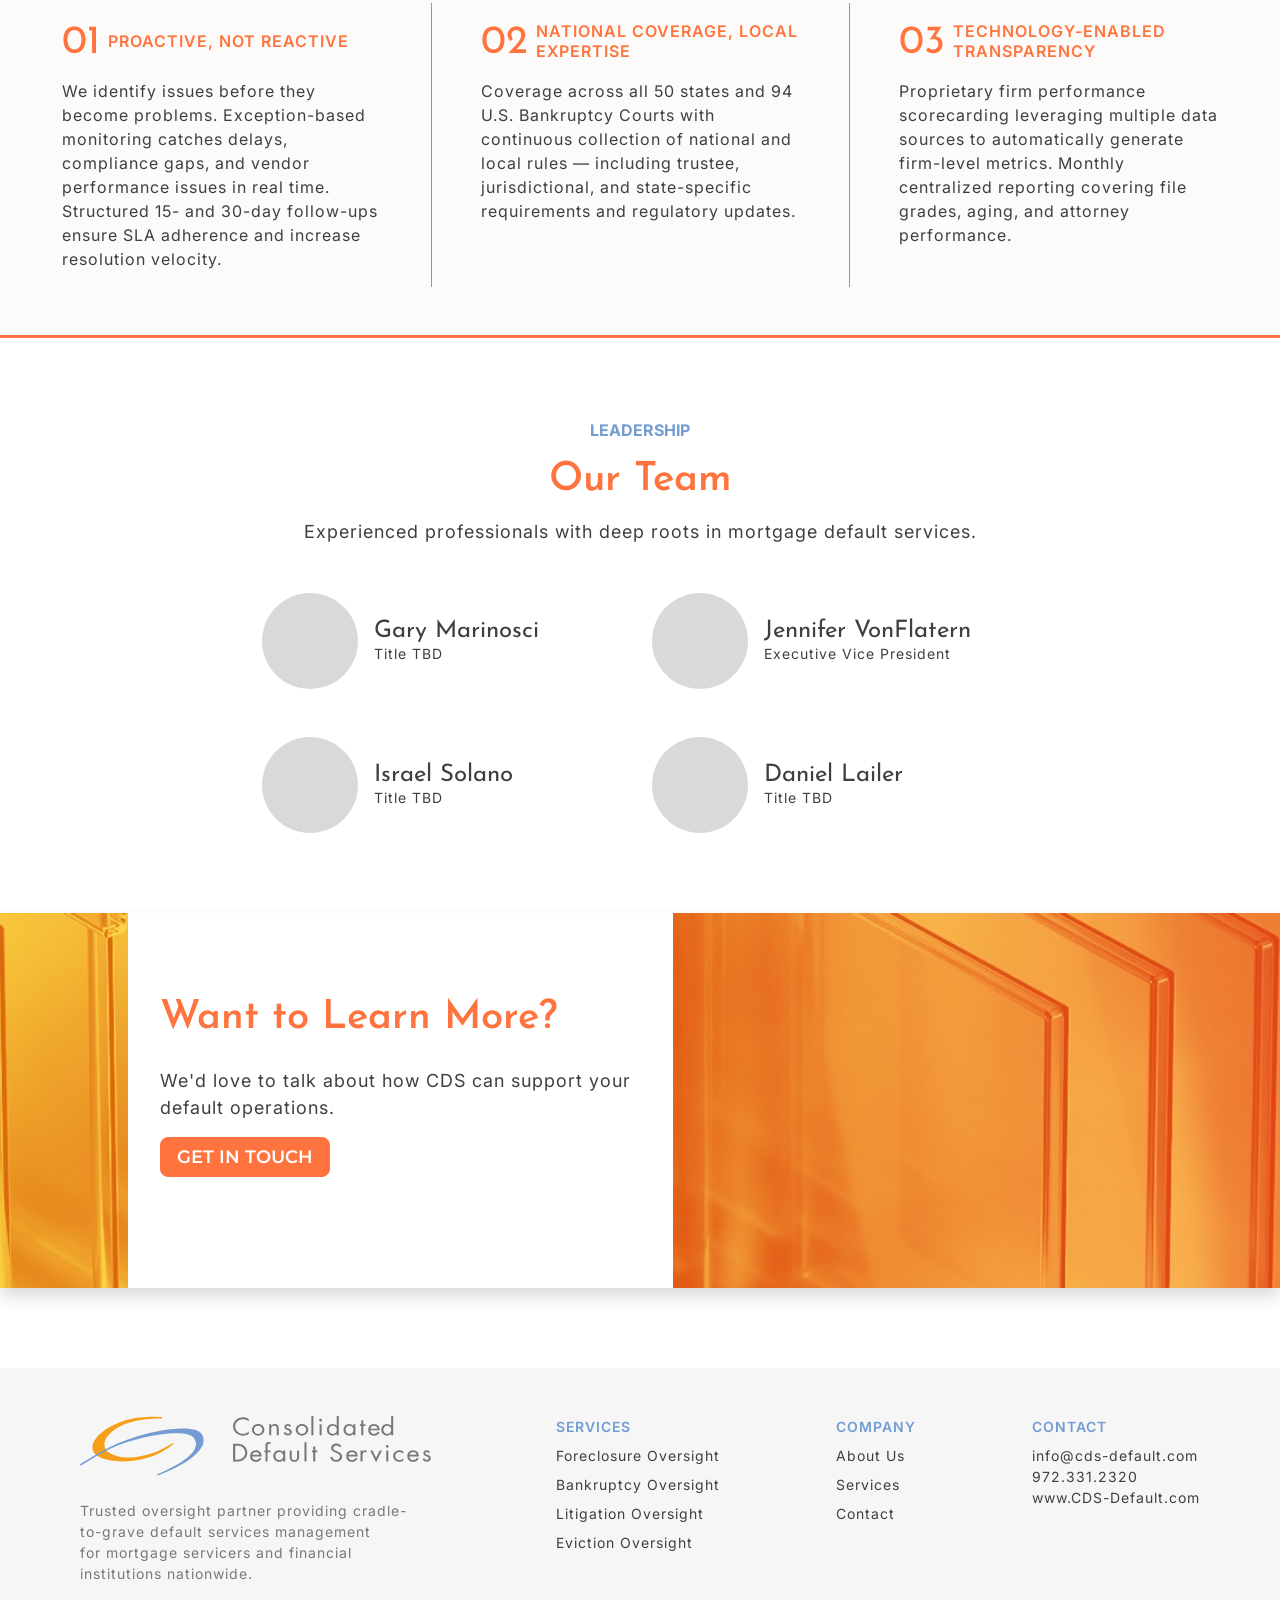
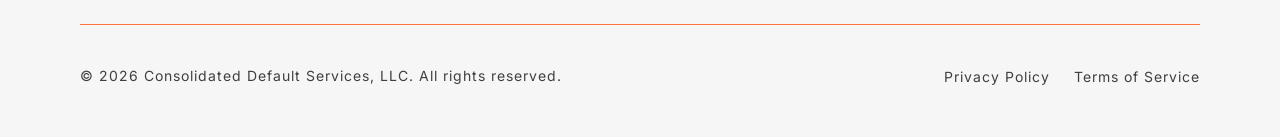
==== commit ae7975f8: "Add per-page body classes (page-home, page-about-us, page-services, page-contact) Layout derives the" ====
--- a/about-us.html
+++ b/about-us.html
@@ -17,9 +17,8 @@
 		<link rel="stylesheet" href="https://cdn.jsdelivr.net/npm/bootstrap-icons@1.13.1/font/bootstrap-icons.min.css" />
 		<link rel="stylesheet" href="https://cdn.jsdelivr.net/npm/bootstrap@5.3.8/dist/css/bootstrap.min.css" integrity="sha384-sRIl4kxILFvY47J16cr9ZwB07vP4J8+LH7qKQnuqkuIAvNWLzeN8tE5YBujZqJLB" crossorigin="anonymous" />
 		<link rel="stylesheet" href="css/app.min.css" />
-		<link rel="stylesheet" href="feedback/feedback.css" />
 	</head>
-	<body>
+	<body class="page-about-us">
 		<header class="header" id="header">
 			<div class="container-fluid wide site_header d-flex align-items-start align-items-lg-center">
 				<div class="brand me-lg-5">
@@ -251,6 +250,5 @@
 		<script src="js/app.js"></script>
 		<script src="js/navToggle.js"></script>
 		<script src="js/scrollTop.js"></script>
-		<script src="feedback/feedback.js"></script>
 	</body>
 </html>
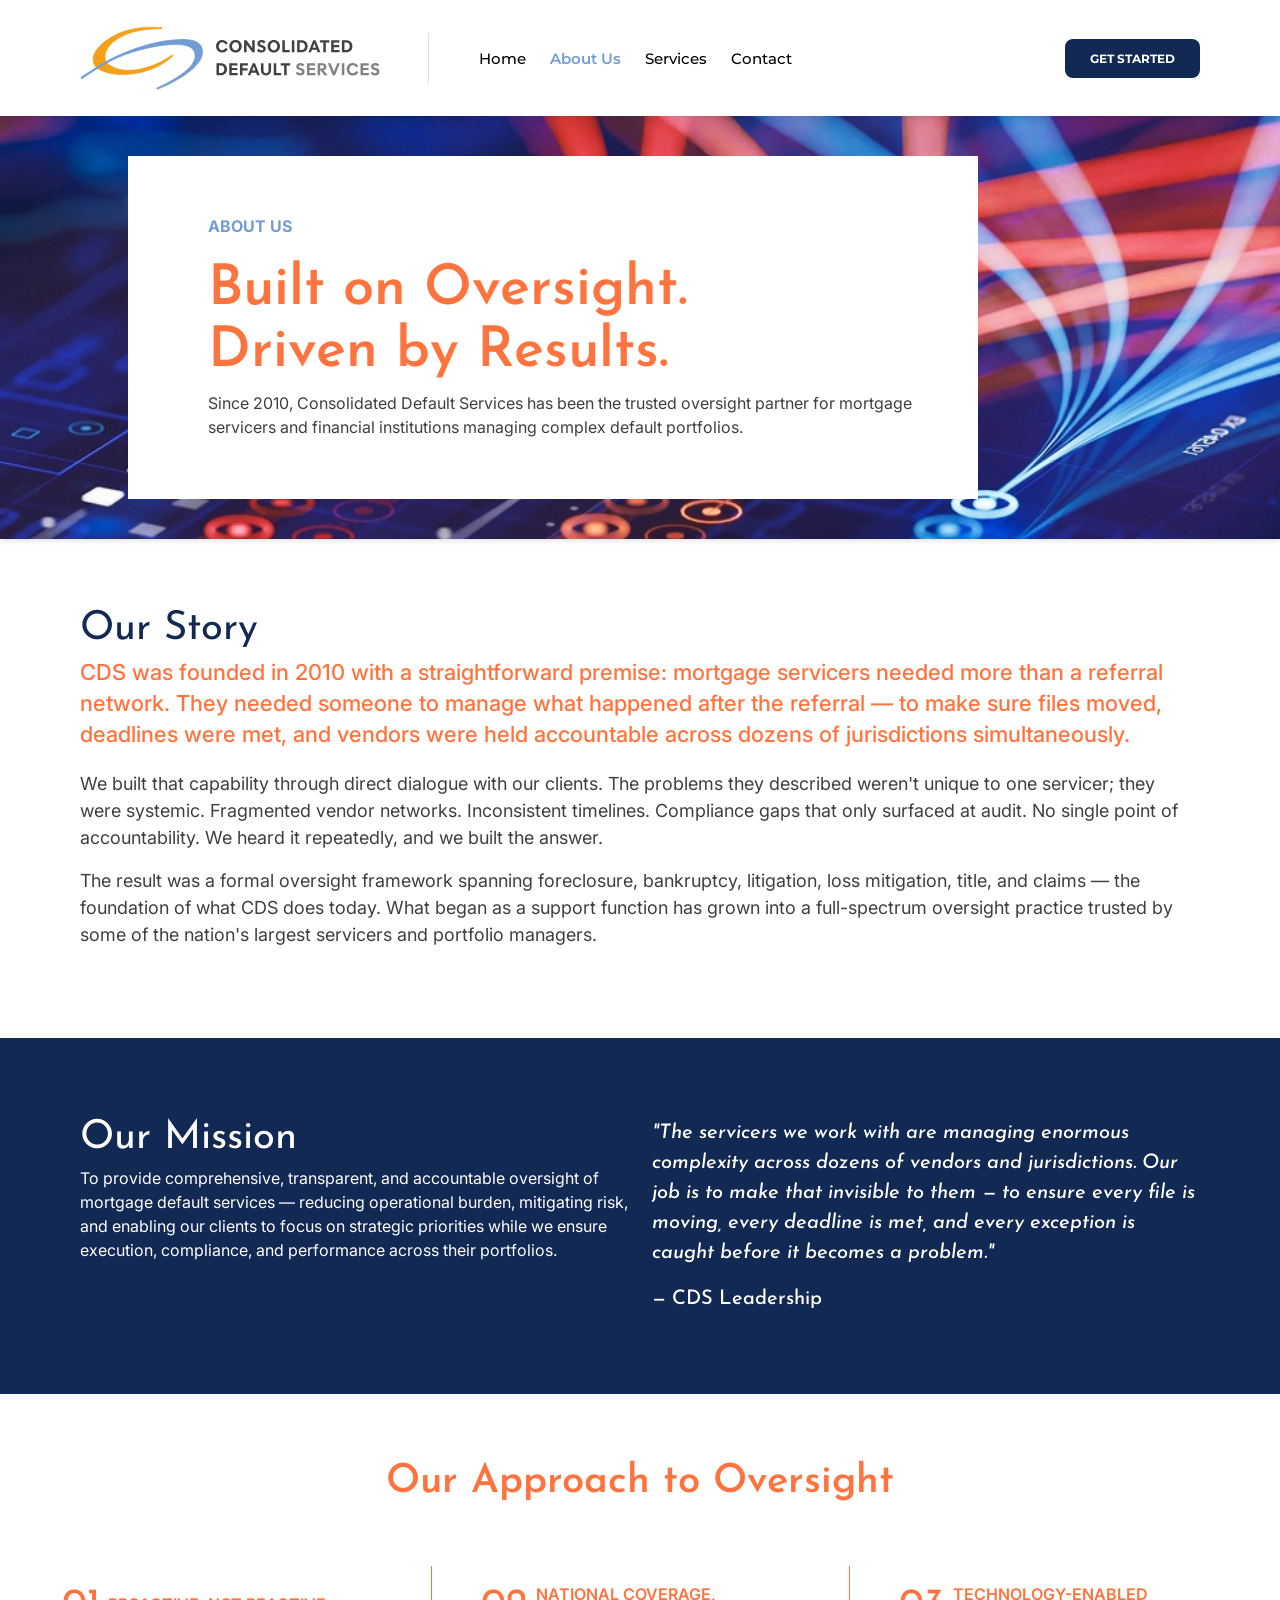
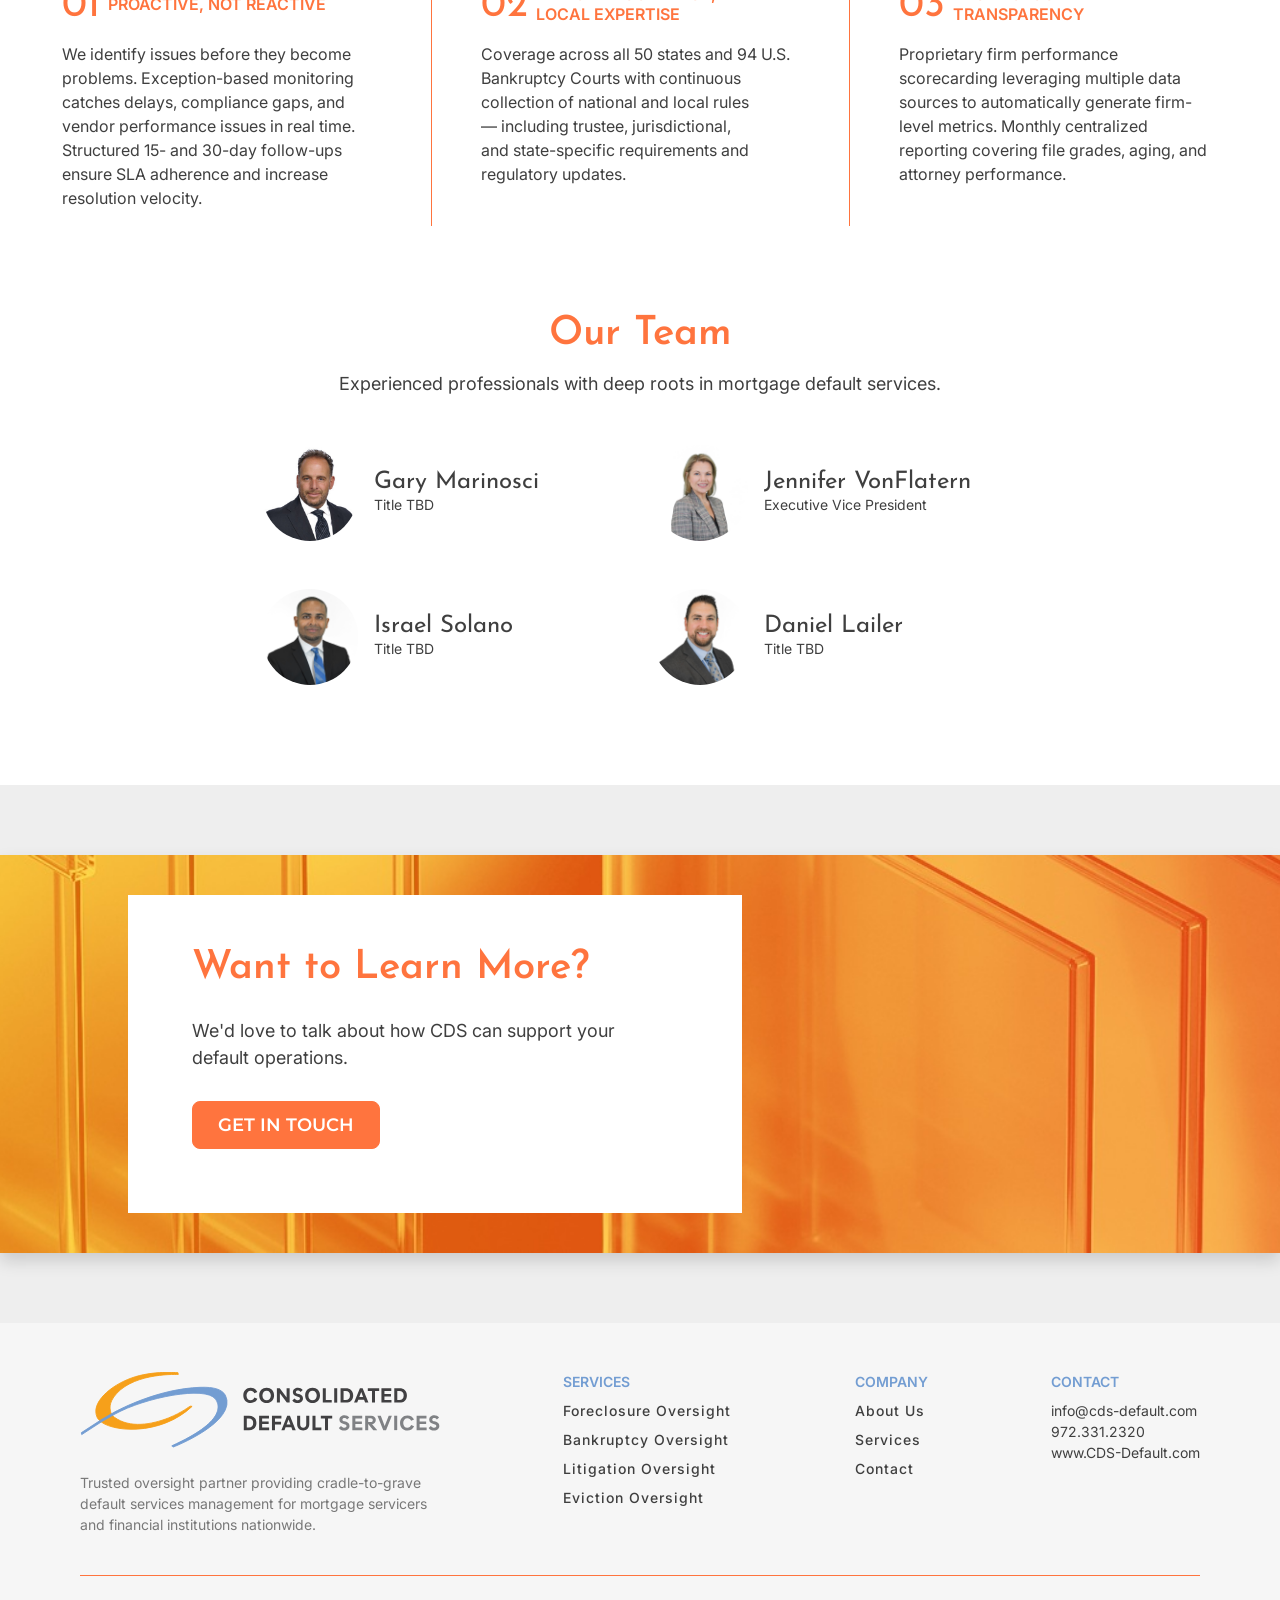
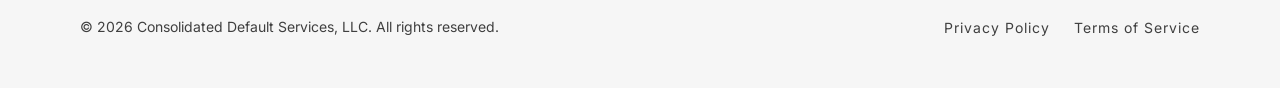
==== commit 8c15f8bb: "Rob's Oct 2026 restyle: overrides.css, heavier logo, team headshots, intro background - css/override" ====
--- a/about-us.html
+++ b/about-us.html
@@ -17,12 +17,13 @@
 		<link rel="stylesheet" href="https://cdn.jsdelivr.net/npm/bootstrap-icons@1.13.1/font/bootstrap-icons.min.css" />
 		<link rel="stylesheet" href="https://cdn.jsdelivr.net/npm/bootstrap@5.3.8/dist/css/bootstrap.min.css" integrity="sha384-sRIl4kxILFvY47J16cr9ZwB07vP4J8+LH7qKQnuqkuIAvNWLzeN8tE5YBujZqJLB" crossorigin="anonymous" />
 		<link rel="stylesheet" href="css/app.min.css" />
+		<link rel="stylesheet" href="css/overrides.css" />
 	</head>
 	<body class="page-about-us">
 		<header class="header" id="header">
 			<div class="container-fluid wide site_header d-flex align-items-start align-items-lg-center">
 				<div class="brand me-lg-5">
-					<a href="index.html" aria-label="Home"><img src="images/logo.svg" alt="" height="40" width="230" loading="lazy" /></a>
+					<a href="index.html" aria-label="Home"><img src="images/logo-thick.svg" alt="" height="64" width="300" loading="lazy" /></a>
 				</div>
 				<nav class="nav_site d-none d-lg-flex align-items-center" id="siteNav" aria-label="Navigation" role="navigation">
 					<a class="cta brand ms-lg-auto d-lg-none" href="contact.html">GET STARTED</a>
@@ -137,7 +138,7 @@
 					<div class="row">
 						<div class="col-md-6 mt-5">
 							<div class="member d-flex align-items-center">
-								<div class="pic me-3"></div>
+								<div class="pic me-3"><img src="images/team/gary-marinosci.jpg" alt="" height="96" width="96" loading="lazy" /></div>
 								<div class="copy">
 									<h2 class="mb-0">Gary Marinosci</h2>
 									<p>Title TBD</p>
@@ -146,7 +147,7 @@
 						</div>
 						<div class="col-md-6 mt-5">
 							<div class="member d-flex align-items-center">
-								<div class="pic me-3"></div>
+								<div class="pic me-3"><img src="images/team/jennifer-vonflatern.jpg" alt="" height="96" width="96" loading="lazy" /></div>
 								<div class="copy">
 									<h2 class="mb-0">Jennifer VonFlatern</h2>
 									<p>Executive Vice President</p>
@@ -155,7 +156,7 @@
 						</div>
 						<div class="col-md-6 mt-5">
 							<div class="member d-flex align-items-center">
-								<div class="pic me-3"></div>
+								<div class="pic me-3"><img src="images/team/israel-solano.jpg" alt="" height="96" width="96" loading="lazy" /></div>
 								<div class="copy">
 									<h2 class="mb-0">Israel Solano</h2>
 									<p>Title TBD</p>
@@ -164,7 +165,7 @@
 						</div>
 						<div class="col-md-6 mt-5">
 							<div class="member d-flex align-items-center">
-								<div class="pic me-3"></div>
+								<div class="pic me-3"><img src="images/team/daniel-lailer.jpg" alt="" height="96" width="96" loading="lazy" /></div>
 								<div class="copy">
 									<h2 class="mb-0">Daniel Lailer</h2>
 									<p>Title TBD</p>
@@ -190,7 +191,7 @@
 				<div class="row justify-content-between">
 					<div class="col-lg-auto mb-5 mb-lg-4">
 						<div class="meta-footer">
-							<div class="logo mb-4"><img class="img-fluid" src="images/logo-footer.svg" alt="" loading="lazy" /></div>
+							<div class="logo mb-4"><img class="img-fluid" src="images/logo-thick.svg" alt="" loading="lazy" /></div>
 							<div class="meta">
 								<p>Trusted oversight partner providing cradle-to-grave default services management for mortgage servicers and financial institutions nationwide.</p>
 							</div>
--- a/css/overrides.css
+++ b/css/overrides.css
@@ -0,0 +1,224 @@
+/* CDS design overrides — Rob Sadler, Oct 2026. Loaded after app.min.css. */
+/*|||||||||||||||||||||||||||||||||||||||||||||||||||||||||*/
+/*||||||||||||||||||||||||||||||||||||||||||||||||||||||||||*/
+
+/* UNIVERSAL STYLES */
+
+
+
+/* GENERAL */
+
+.blue-drk {color:#112953;}
+body {background: #eeeeee;}
+p, h1, h2, h3 {letter-spacing: normal!important;}
+h3 {margin-bottom: 20px;line-height:1.4!important;}
+.cta {padding: 12px 25px!important;}
+.heading h2.text-uppercase {display: none;}
+
+
+/* NAV */
+
+.header {border:none!important;box-shadow: 0 2px 8px rgba(0, 0, 0, 0.10);background: white;padding: 10px 0;}
+ul.nav a {font-weight: 500;}
+.header .nav_site a, .header .nav_site .anchor {font-weight: 500;font-size: 15px!important;}
+.brand img {width: 300px;max-width: 100%;height: auto;}
+.nav_site {border-left: 1px solid #e0e0e0;height: 50px;padding-left: 50px;}
+.cta.brand {background-color: #112953;border: none!important;}
+
+
+/* CTA */
+
+.sec-my.hording {margin-top: 70px!important;margin-bottom: 70px!important;}
+.hording__wrap {padding: 3rem 4rem 4rem;max-width: 100%!important;min-height: 0;}
+.hording__container {padding: 40px 0!important;}
+.hording p {margin-bottom:30px!important;}
+
+@media (min-width: 992px) {
+    .hording__wrap {max-width: 60%!important;}
+}
+
+
+
+
+
+
+/*|||||||||||||||||||||||||||||||||||||||||||||||||||||||||*/
+/*||||||||||||||||||||||||||||||||||||||||||||||||||||||||||*/
+
+/* HOMEPAGE STYLES */
+
+
+
+/* HERO */
+
+.hero {z-index: 900;box-shadow: 0 1px 6px rgba(0, 0, 0, 0.15) !important;}
+.hero h2 {line-height: 1.1;}
+.hero__wrap {
+    background: #fff!important;
+    max-width: 850px!important;
+    padding: 5rem 4rem 5rem!important;
+    width: 100%!important;
+    margin-bottom: 60px!important;
+}
+@media (min-width: 768px) {
+    .hero h2 {font-size: 56px;}
+    .hero__wrap {padding: 60px 60px 60px 80px!important;}
+}
+.hero .logo {display: none!important;}
+
+@media (min-width: 768px) {
+    .hero--home .hero__wrap {max-width: 850px;min-height: 0px;}
+}
+
+
+/* INTRO */
+
+.cds-meta {background: white!important;border:none!important;box-shadow: 0 1px 6px rgba(0, 0, 0, 0.15)!important;z-index: 800!important;position: relative!important;}
+.cds-meta p {font-weight: 500!important;}
+.img-copy {background: #112953!important;}
+.cds-meta+.img-copy {border:none!important;}
+.cta-row {margin-top: 2.5em!important;}
+body.page-home .sec.img-copy {background-image: url(../images/cds-home-intro-bg.jpg) !important;background-repeat: no-repeat !important;background-size: 100% !important;background-position: left bottom !important;background-color: #ededed !important;}
+.sec.img-copy h2 {color:#112953!important;}
+.sec.img-copy .img-fluid {opacity: 0!important;}
+.page-home h2.h3 {margin-bottom: 20px;line-height:1.4!important;}
+
+
+/* CHALLENGES */
+
+.challenges {background: white;margin: 0!important;padding: 80px 50px 90px 50px;}
+.challenges h3 {color: #112953!important;}
+.challenges .note p {color:#112953!important;}
+
+@media (min-width: 992px) {
+    .challenges .bod-start+.bod-start {border-left: 1px solid #e0e0e0!important;}
+}
+
+
+/* WHAT WE DO */
+
+.what-we-do {margin-top: 70px!important;margin-bottom:0!important;padding-top: 70px!important;padding-bottom: 90px;background: white;}
+.what-we-do .img-bg {display: none!important;}
+.what-we-do .cta {background-color: #112953!important; border: none!important;}
+.services {margin-top: 70px !important;}
+.services .col-lg.ps-lg-5 {padding-bottom: 60px;align-content: center;}
+.service-text img {filter: invert(42%) sepia(93%) saturate(1352%) hue-rotate(177deg) brightness(41%) contrast(119%);}
+.what-we-do .services .service-name.active .inner .name {color: #112953;font-weight: 700!important;}
+.what-we-do .services .service-name .num {color: #112953!important;}
+.what-we-do .services .service-name.active .inner {border-left: 4px solid #ff743e;}
+.what-we-do .services .service-name+.service-name {border-top: 1px solid #e8e8e8!important;padding-top: 10px !important;padding-bottom: 10px !important;}
+.what-we-do .bod-end {border-right: 1px solid #112953!important;}
+#whatWeDo {margin-top:70px!important;}
+.service-text p {margin-bottom: 30px!important;}
+
+@media (min-width: 992px) {
+    .what-we-do .services .service-wrap .service-text .icon {margin-right: 40px !important;margin-left: 20px !important;}
+}
+
+
+/* WHY CDS */
+
+.why-cds {margin: 0!important;padding: 80px 25px 90px 25px!important;box-shadow: 0 2px 8px rgba(0, 0, 0, 0.10)!important;background:white!important;}  
+.why-cds .box {background: none!important;border: 1px solid #739dd2!important;border-radius: 8px!important;}
+.why-cds .p-4 {padding: 2.5rem 3rem !important;}
+.why-cds p {font-weight: 500!important;}
+
+
+/* CDS DIFFERENCE */
+
+.track-records {border: none!important;background: #112953!important;padding: 45px 0 65px 0!important;}
+.track-records h2 {color:white!important;}
+.track-records p {color:white!important;}
+
+
+
+
+
+
+
+
+/*||||||||||||||||||||||||||||||||||||||||||||||||||||||||| */
+/*|||||||||||||||||||||||||||||||||||||||||||||||||||||||||| */
+
+/* SERVICES PAGE STYLES */
+
+
+
+/* HERO */
+
+.hero__container {padding-top:40px!important;}
+.hero__note {padding-left: 8rem!important;background: #112953!important;}
+.hero__note .justify-content-center {justify-content: left !important;}
+.hero__note p {color: white!important;}
+.hero__note strong {color:#ff743e!important;}
+.hero__note .icon {display: none!important;}
+
+
+/* APPROACHES */
+
+.approaches {background-color: white!important;padding-top: 0!important;padding-bottom: 0!important;margin-top: 50px!important;margin-bottom: 0!important;}
+.approaches .col-md.ps-md-5 {padding-bottom: 30px;}
+.approaches .lifecycle-wrap h2 {display:none!important;}
+.approaches .wrap .approach-wrap {border-block: 1px solid #e0e0e0!important;}
+.approaches .wrap .approach-wrap .approach-row+.approach-row {border-top: 1px solid #e0e0e0!important;}
+.approaches h3 {font: 32px "Josefin Sans", sans-serif!important;color: #112953!important;font-weight: 600!important;}
+.ps-md-5 {padding-left: 5rem!important;}
+.approaches .lifecycle-wrap .column-text {display: none!important;}
+.approaches .lifecycle-wrap {padding: 8rem !important;background: #9c9c9c !important;}
+
+
+/* OUR HELP */
+
+.our-help {background-color: white!important;}
+.our-help .row-help-detail:nth-child(even) {background: white!important;}
+.our-help__head {background: #112953;padding-top: 30px !important;padding-bottom: 40px !important;box-shadow: 0 1px 6px rgba(0, 0, 0, 0) !important;}
+.our-help__content {padding-top: 40px!important;}
+.our-help .row-help-detail {border-bottom: 1px solid #e0e0e0;}
+.our-help__head h2  {color: white!important;font-weight: 600!important;font-size: 26px!important;}
+.our-help__list .select-help-option a {color: white!important;font: 400 15px "Inter", sans-serif!important;text-decoration: none!important;}
+.our-help__list .select-help-option .bar {color: #556787!important;font: 400 15px "Inter", sans-serif!important;margin: 0 5px!important;}
+
+
+
+
+
+
+
+
+/*||||||||||||||||||||||||||||||||||||||||||||||||||||||||| */
+/*|||||||||||||||||||||||||||||||||||||||||||||||||||||||||| */
+
+/* CONTACT PAGE STYLES */
+
+
+.sec.contact {background: white!important;}
+.contact h2 {color: #112953!important;}
+button.cta.orange.py-2.text-decoration-none.text-uppercase.d-inline-flex.align-items-center.rounded-3.px-3 {background-color: #112953!important;border:none!important;}
+body.page-contact .hero__wrap {margin-bottom:0!important;}
+body.page-contact .hero__container {padding-top: 40px!important;padding-bottom: 40px!important;}
+
+
+
+
+
+
+/*||||||||||||||||||||||||||||||||||||||||||||||||||||||||| */
+/*|||||||||||||||||||||||||||||||||||||||||||||||||||||||||| */
+
+/* ABOUT PAGE STYLES */
+
+
+.our-mission {background: #112953!important;padding-top: 80px;padding-bottom: 80px;}
+.our-mission h2 {color:white!important;}
+.our-mission p {color:white!important;}
+.our-mission .img-bg {display:none!important;}
+.approach {background-color: white !important;padding-top: 60px !important;padding-bottom: 80px !important;margin-top: 0 !important;margin-bottom: 0 !important;border: none !important;}
+.our-team {background: white!important;padding-bottom: 100px!important;}
+body.page-about-us .sec.img-copy {background: #ffffff !important;padding: 70px 0 90px 0;}
+body.page-about-us .hero__wrap {margin-bottom:0!important;}
+body.page-about-us .hero__container {padding-top: 40px!important;padding-bottom: 40px!important;}
+body.page-about-us .img-copy .col-md-3.col-lg-auto.d-none.d-md-block {display: none!important;}
+
+/* TEAM PHOTOS */
+
+.our-team .member .pic img {width: 100%;height: 100%;object-fit: cover;display: block;}
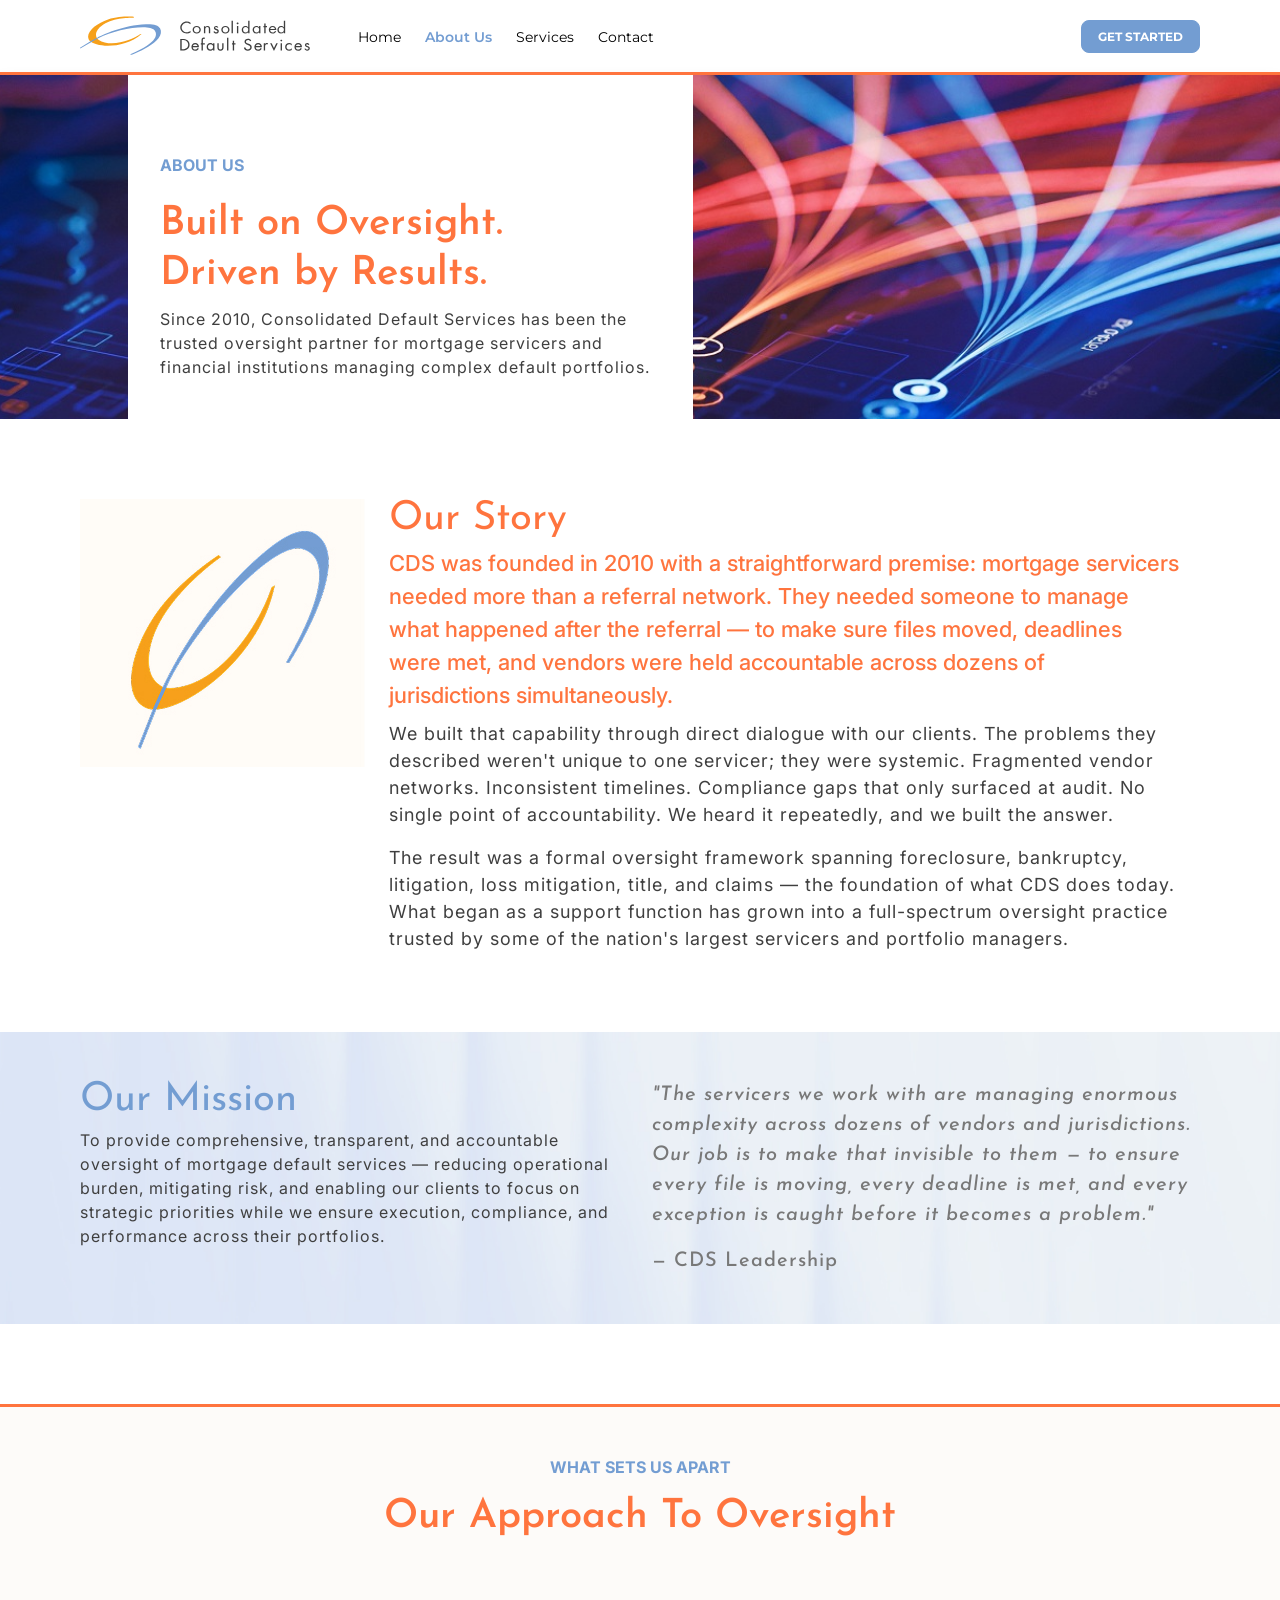
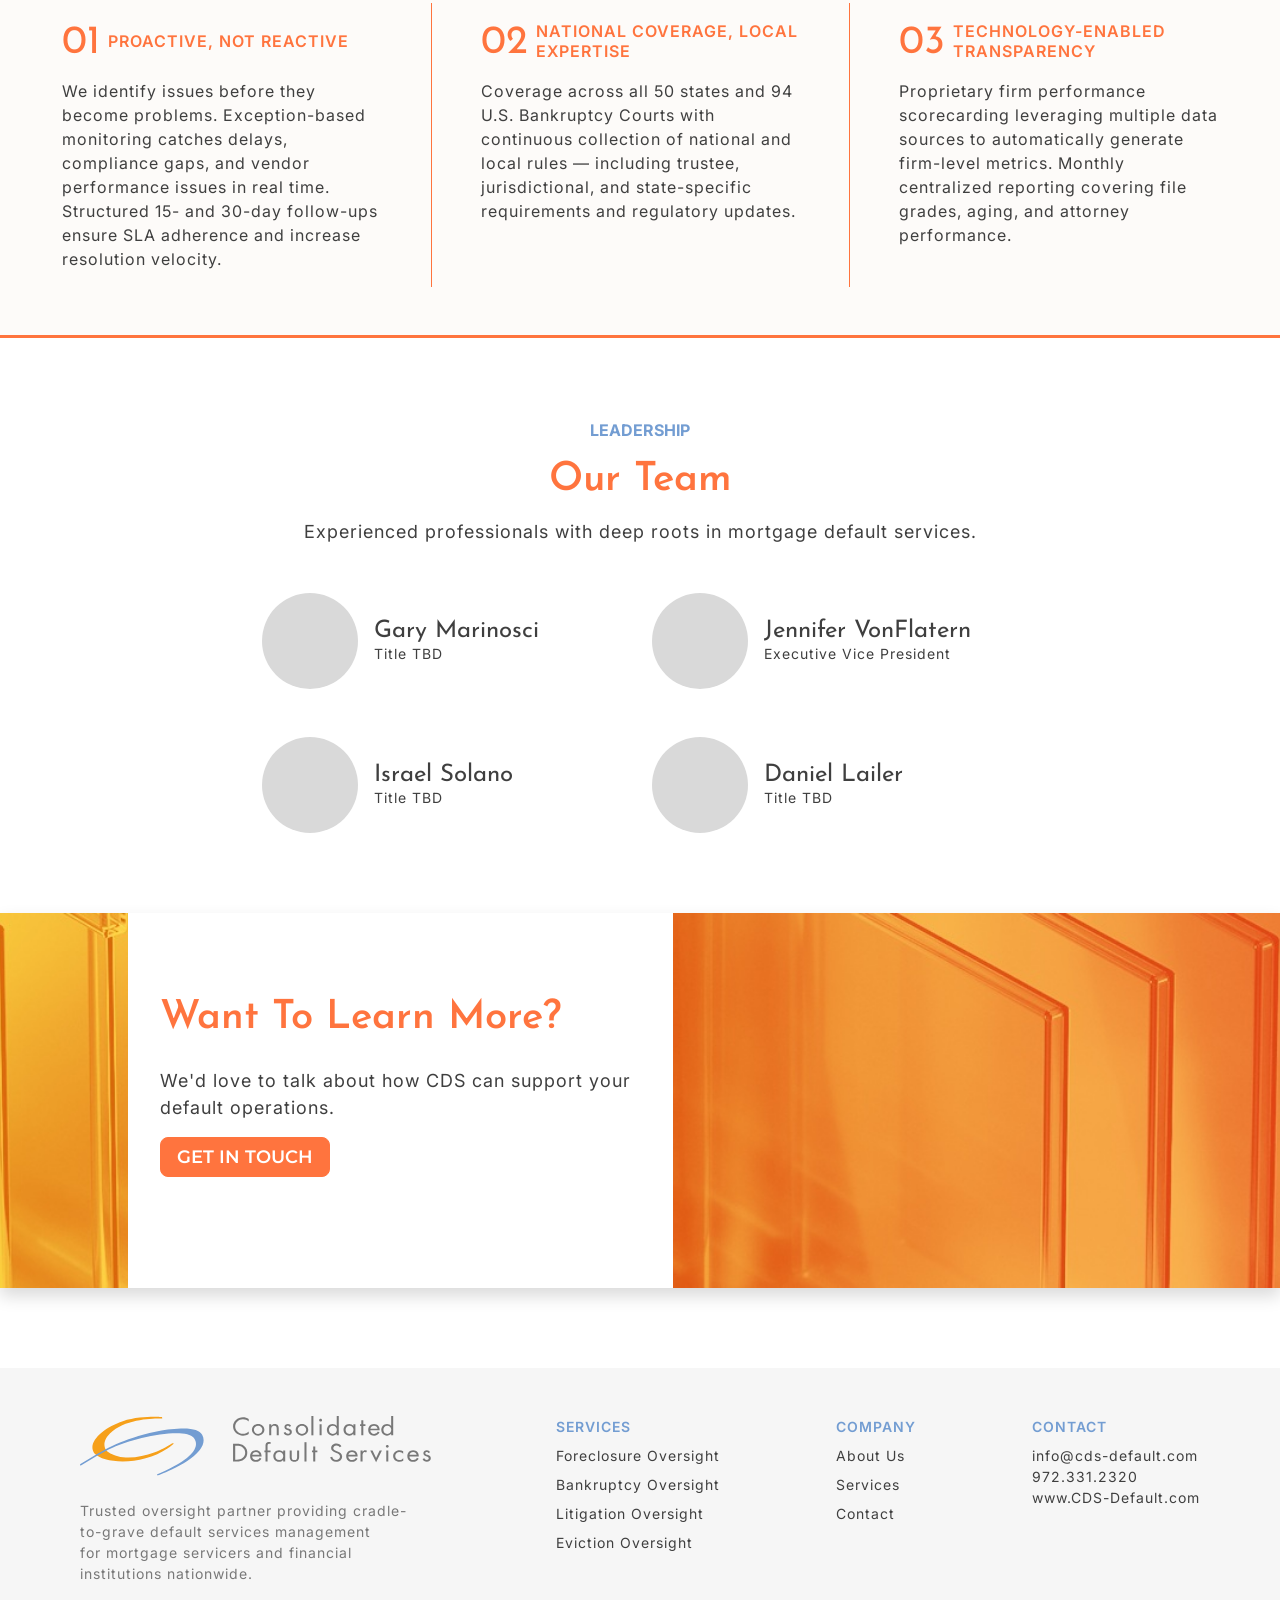
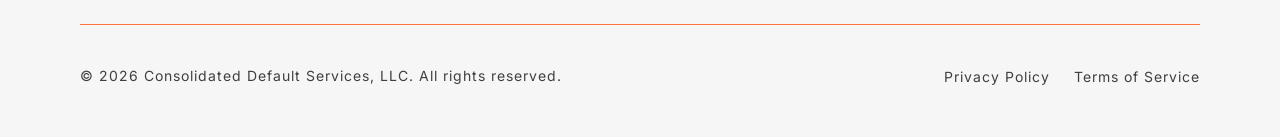
==== commit 556f34ed: "Merge pull request #1 from shotgunmm/fix/heading-title-case Title Case five headings to match approv" ====
--- a/about-us.html
+++ b/about-us.html
@@ -17,13 +17,12 @@
 		<link rel="stylesheet" href="https://cdn.jsdelivr.net/npm/bootstrap-icons@1.13.1/font/bootstrap-icons.min.css" />
 		<link rel="stylesheet" href="https://cdn.jsdelivr.net/npm/bootstrap@5.3.8/dist/css/bootstrap.min.css" integrity="sha384-sRIl4kxILFvY47J16cr9ZwB07vP4J8+LH7qKQnuqkuIAvNWLzeN8tE5YBujZqJLB" crossorigin="anonymous" />
 		<link rel="stylesheet" href="css/app.min.css" />
-		<link rel="stylesheet" href="css/overrides.css" />
 	</head>
 	<body class="page-about-us">
 		<header class="header" id="header">
 			<div class="container-fluid wide site_header d-flex align-items-start align-items-lg-center">
 				<div class="brand me-lg-5">
-					<a href="index.html" aria-label="Home"><img src="images/logo-thick.svg" alt="" height="64" width="300" loading="lazy" /></a>
+					<a href="index.html" aria-label="Home"><img src="images/logo.svg" alt="" height="40" width="230" loading="lazy" /></a>
 				</div>
 				<nav class="nav_site d-none d-lg-flex align-items-center" id="siteNav" aria-label="Navigation" role="navigation">
 					<a class="cta brand ms-lg-auto d-lg-none" href="contact.html">GET STARTED</a>
@@ -89,7 +88,7 @@
 				<div class="container container1280">
 					<div class="heading text-center">
 						<h2 class="text-uppercase">What Sets Us Apart</h2>
-						<h3 class="h2">Our Approach to Oversight</h3>
+						<h3 class="h2">Our Approach To Oversight</h3>
 					</div>
 					<div class="row">
 						<div class="col-lg-4 bod-start mt-4 mt-lg-5">
@@ -138,7 +137,7 @@
 					<div class="row">
 						<div class="col-md-6 mt-5">
 							<div class="member d-flex align-items-center">
-								<div class="pic me-3"><img src="images/team/gary-marinosci.jpg" alt="" height="96" width="96" loading="lazy" /></div>
+								<div class="pic me-3"></div>
 								<div class="copy">
 									<h2 class="mb-0">Gary Marinosci</h2>
 									<p>Title TBD</p>
@@ -147,7 +146,7 @@
 						</div>
 						<div class="col-md-6 mt-5">
 							<div class="member d-flex align-items-center">
-								<div class="pic me-3"><img src="images/team/jennifer-vonflatern.jpg" alt="" height="96" width="96" loading="lazy" /></div>
+								<div class="pic me-3"></div>
 								<div class="copy">
 									<h2 class="mb-0">Jennifer VonFlatern</h2>
 									<p>Executive Vice President</p>
@@ -156,7 +155,7 @@
 						</div>
 						<div class="col-md-6 mt-5">
 							<div class="member d-flex align-items-center">
-								<div class="pic me-3"><img src="images/team/israel-solano.jpg" alt="" height="96" width="96" loading="lazy" /></div>
+								<div class="pic me-3"></div>
 								<div class="copy">
 									<h2 class="mb-0">Israel Solano</h2>
 									<p>Title TBD</p>
@@ -165,7 +164,7 @@
 						</div>
 						<div class="col-md-6 mt-5">
 							<div class="member d-flex align-items-center">
-								<div class="pic me-3"><img src="images/team/daniel-lailer.jpg" alt="" height="96" width="96" loading="lazy" /></div>
+								<div class="pic me-3"></div>
 								<div class="copy">
 									<h2 class="mb-0">Daniel Lailer</h2>
 									<p>Title TBD</p>
@@ -179,7 +178,7 @@
 				<div class="hording__bg-img"><img class="w-100" src="images/hording-about-us.jpg" alt="" loading="lazy" /></div>
 				<div class="hording__container">
 					<div class="hording__wrap">
-						<h2 class="mb-4">Want to Learn More?</h2>
+						<h2 class="mb-4">Want To Learn More?</h2>
 						<p>We'd love to talk about how CDS can support your default operations.</p>
 						<a class="cta orange" href="contact.html">Get in Touch</a>
 					</div>
@@ -191,7 +190,7 @@
 				<div class="row justify-content-between">
 					<div class="col-lg-auto mb-5 mb-lg-4">
 						<div class="meta-footer">
-							<div class="logo mb-4"><img class="img-fluid" src="images/logo-thick.svg" alt="" loading="lazy" /></div>
+							<div class="logo mb-4"><img class="img-fluid" src="images/logo-footer.svg" alt="" loading="lazy" /></div>
 							<div class="meta">
 								<p>Trusted oversight partner providing cradle-to-grave default services management for mortgage servicers and financial institutions nationwide.</p>
 							</div>
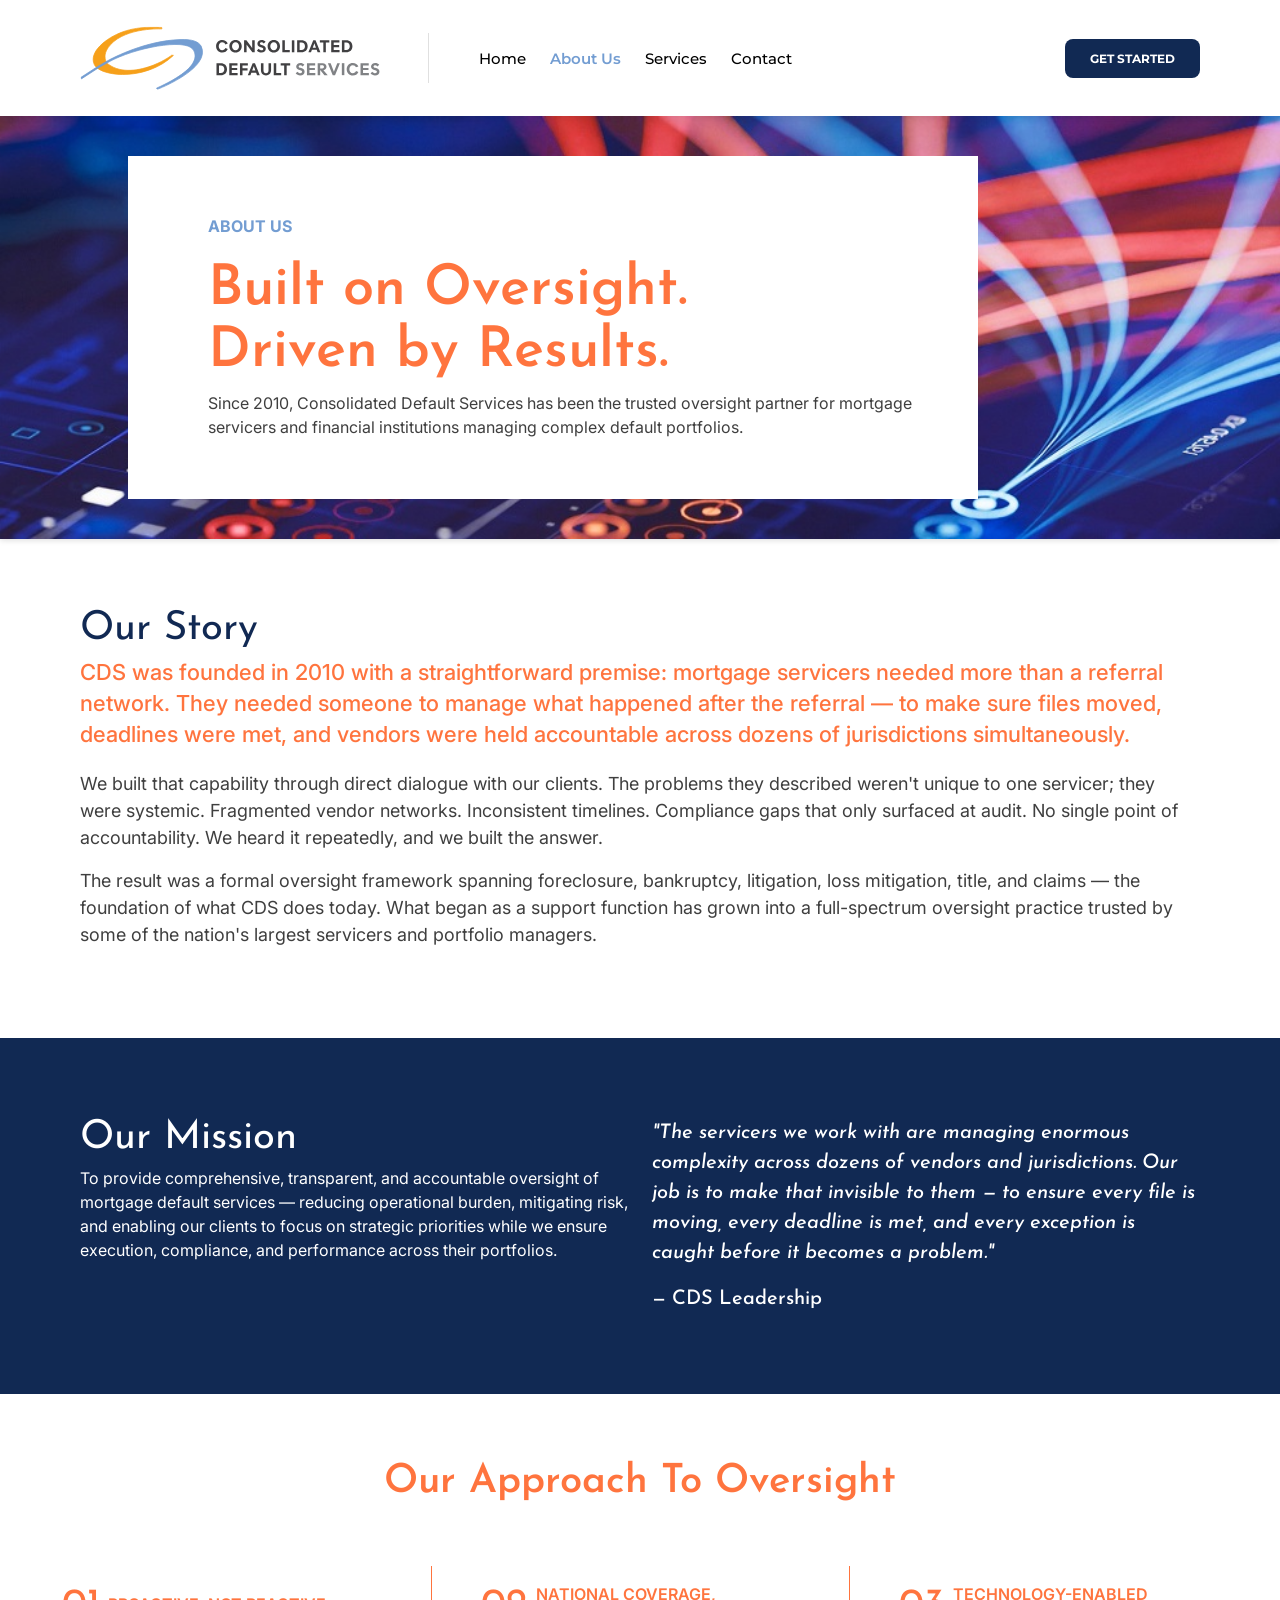
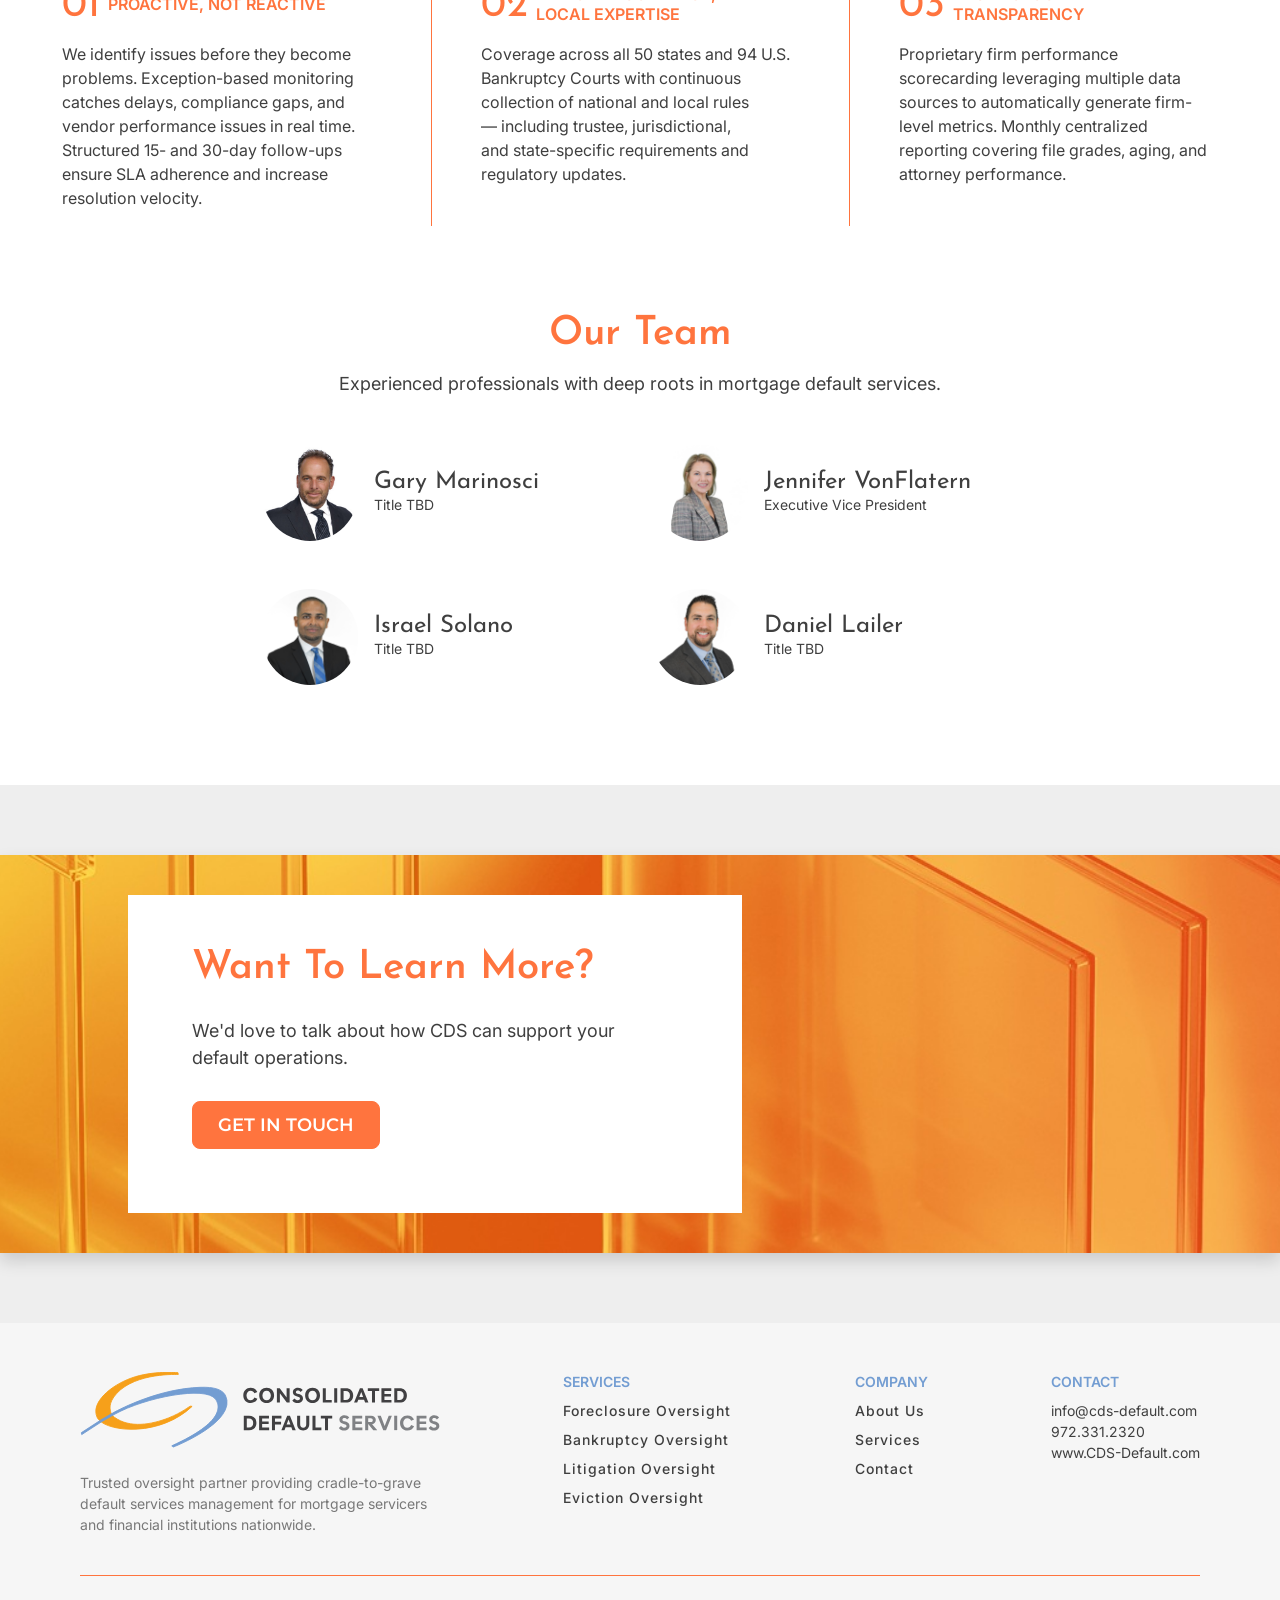
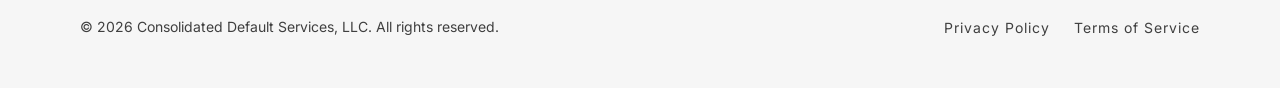
==== commit cd05a177: "Merge pull request #3 from shotgunmm/feat/rob-restyle-2026-10 Rob's Oct 2026 restyle: overrides.css," ====
--- a/about-us.html
+++ b/about-us.html
@@ -17,17 +17,18 @@
 		<link rel="stylesheet" href="https://cdn.jsdelivr.net/npm/bootstrap-icons@1.13.1/font/bootstrap-icons.min.css" />
 		<link rel="stylesheet" href="https://cdn.jsdelivr.net/npm/bootstrap@5.3.8/dist/css/bootstrap.min.css" integrity="sha384-sRIl4kxILFvY47J16cr9ZwB07vP4J8+LH7qKQnuqkuIAvNWLzeN8tE5YBujZqJLB" crossorigin="anonymous" />
 		<link rel="stylesheet" href="css/app.min.css" />
+		<link rel="stylesheet" href="css/overrides.css" />
 	</head>
 	<body class="page-about-us">
 		<header class="header" id="header">
 			<div class="container-fluid wide site_header d-flex align-items-start align-items-lg-center">
 				<div class="brand me-lg-5">
-					<a href="index.html" aria-label="Home"><img src="images/logo.svg" alt="" height="40" width="230" loading="lazy" /></a>
+					<a href="index.html" aria-label="Home"><img src="images/logo-thick.svg" alt="" height="64" width="300" loading="lazy" /></a>
 				</div>
 				<nav class="nav_site d-none d-lg-flex align-items-center" id="siteNav" aria-label="Navigation" role="navigation">
 					<a class="cta brand ms-lg-auto d-lg-none" href="contact.html">GET STARTED</a>
 					<ul class="nav">
-						<li><a href="/">Home</a></li>
+						<li><a href="index.html">Home</a></li>
 						<li><a class="active" href="about-us.html">About Us</a></li>
 						<li><a href="services.html">Services</a></li>
 						<li><a href="contact.html">Contact</a></li>
@@ -137,7 +138,7 @@
 					<div class="row">
 						<div class="col-md-6 mt-5">
 							<div class="member d-flex align-items-center">
-								<div class="pic me-3"></div>
+								<div class="pic me-3"><img src="images/team/gary-marinosci.jpg" alt="" height="96" width="96" loading="lazy" /></div>
 								<div class="copy">
 									<h2 class="mb-0">Gary Marinosci</h2>
 									<p>Title TBD</p>
@@ -146,7 +147,7 @@
 						</div>
 						<div class="col-md-6 mt-5">
 							<div class="member d-flex align-items-center">
-								<div class="pic me-3"></div>
+								<div class="pic me-3"><img src="images/team/jennifer-vonflatern.jpg" alt="" height="96" width="96" loading="lazy" /></div>
 								<div class="copy">
 									<h2 class="mb-0">Jennifer VonFlatern</h2>
 									<p>Executive Vice President</p>
@@ -155,7 +156,7 @@
 						</div>
 						<div class="col-md-6 mt-5">
 							<div class="member d-flex align-items-center">
-								<div class="pic me-3"></div>
+								<div class="pic me-3"><img src="images/team/israel-solano.jpg" alt="" height="96" width="96" loading="lazy" /></div>
 								<div class="copy">
 									<h2 class="mb-0">Israel Solano</h2>
 									<p>Title TBD</p>
@@ -164,7 +165,7 @@
 						</div>
 						<div class="col-md-6 mt-5">
 							<div class="member d-flex align-items-center">
-								<div class="pic me-3"></div>
+								<div class="pic me-3"><img src="images/team/daniel-lailer.jpg" alt="" height="96" width="96" loading="lazy" /></div>
 								<div class="copy">
 									<h2 class="mb-0">Daniel Lailer</h2>
 									<p>Title TBD</p>
@@ -190,7 +191,7 @@
 				<div class="row justify-content-between">
 					<div class="col-lg-auto mb-5 mb-lg-4">
 						<div class="meta-footer">
-							<div class="logo mb-4"><img class="img-fluid" src="images/logo-footer.svg" alt="" loading="lazy" /></div>
+							<div class="logo mb-4"><img class="img-fluid" src="images/logo-thick.svg" alt="" loading="lazy" /></div>
 							<div class="meta">
 								<p>Trusted oversight partner providing cradle-to-grave default services management for mortgage servicers and financial institutions nationwide.</p>
 							</div>
--- a/css/overrides.css
+++ b/css/overrides.css
@@ -0,0 +1,224 @@
+/* CDS design overrides — Rob Sadler, Oct 2026. Loaded after app.min.css. */
+/*|||||||||||||||||||||||||||||||||||||||||||||||||||||||||*/
+/*||||||||||||||||||||||||||||||||||||||||||||||||||||||||||*/
+
+/* UNIVERSAL STYLES */
+
+
+
+/* GENERAL */
+
+.blue-drk {color:#112953;}
+body {background: #eeeeee;}
+p, h1, h2, h3 {letter-spacing: normal!important;}
+h3 {margin-bottom: 20px;line-height:1.4!important;}
+.cta {padding: 12px 25px!important;}
+.heading h2.text-uppercase {display: none;}
+
+
+/* NAV */
+
+.header {border:none!important;box-shadow: 0 2px 8px rgba(0, 0, 0, 0.10);background: white;padding: 10px 0;}
+ul.nav a {font-weight: 500;}
+.header .nav_site a, .header .nav_site .anchor {font-weight: 500;font-size: 15px!important;}
+.brand img {width: 300px;max-width: 100%;height: auto;}
+.nav_site {border-left: 1px solid #e0e0e0;height: 50px;padding-left: 50px;}
+.cta.brand {background-color: #112953;border: none!important;}
+
+
+/* CTA */
+
+.sec-my.hording {margin-top: 70px!important;margin-bottom: 70px!important;}
+.hording__wrap {padding: 3rem 4rem 4rem;max-width: 100%!important;min-height: 0;}
+.hording__container {padding: 40px 0!important;}
+.hording p {margin-bottom:30px!important;}
+
+@media (min-width: 992px) {
+    .hording__wrap {max-width: 60%!important;}
+}
+
+
+
+
+
+
+/*|||||||||||||||||||||||||||||||||||||||||||||||||||||||||*/
+/*||||||||||||||||||||||||||||||||||||||||||||||||||||||||||*/
+
+/* HOMEPAGE STYLES */
+
+
+
+/* HERO */
+
+.hero {z-index: 900;box-shadow: 0 1px 6px rgba(0, 0, 0, 0.15) !important;}
+.hero h2 {line-height: 1.1;}
+.hero__wrap {
+    background: #fff!important;
+    max-width: 850px!important;
+    padding: 5rem 4rem 5rem!important;
+    width: 100%!important;
+    margin-bottom: 60px!important;
+}
+@media (min-width: 768px) {
+    .hero h2 {font-size: 56px;}
+    .hero__wrap {padding: 60px 60px 60px 80px!important;}
+}
+.hero .logo {display: none!important;}
+
+@media (min-width: 768px) {
+    .hero--home .hero__wrap {max-width: 850px;min-height: 0px;}
+}
+
+
+/* INTRO */
+
+.cds-meta {background: white!important;border:none!important;box-shadow: 0 1px 6px rgba(0, 0, 0, 0.15)!important;z-index: 800!important;position: relative!important;}
+.cds-meta p {font-weight: 500!important;}
+.img-copy {background: #112953!important;}
+.cds-meta+.img-copy {border:none!important;}
+.cta-row {margin-top: 2.5em!important;}
+body.page-home .sec.img-copy {background-image: url(../images/cds-home-intro-bg.jpg) !important;background-repeat: no-repeat !important;background-size: 100% !important;background-position: left bottom !important;background-color: #ededed !important;}
+.sec.img-copy h2 {color:#112953!important;}
+.sec.img-copy .img-fluid {opacity: 0!important;}
+.page-home h2.h3 {margin-bottom: 20px;line-height:1.4!important;}
+
+
+/* CHALLENGES */
+
+.challenges {background: white;margin: 0!important;padding: 80px 50px 90px 50px;}
+.challenges h3 {color: #112953!important;}
+.challenges .note p {color:#112953!important;}
+
+@media (min-width: 992px) {
+    .challenges .bod-start+.bod-start {border-left: 1px solid #e0e0e0!important;}
+}
+
+
+/* WHAT WE DO */
+
+.what-we-do {margin-top: 70px!important;margin-bottom:0!important;padding-top: 70px!important;padding-bottom: 90px;background: white;}
+.what-we-do .img-bg {display: none!important;}
+.what-we-do .cta {background-color: #112953!important; border: none!important;}
+.services {margin-top: 70px !important;}
+.services .col-lg.ps-lg-5 {padding-bottom: 60px;align-content: center;}
+.service-text img {filter: invert(42%) sepia(93%) saturate(1352%) hue-rotate(177deg) brightness(41%) contrast(119%);}
+.what-we-do .services .service-name.active .inner .name {color: #112953;font-weight: 700!important;}
+.what-we-do .services .service-name .num {color: #112953!important;}
+.what-we-do .services .service-name.active .inner {border-left: 4px solid #ff743e;}
+.what-we-do .services .service-name+.service-name {border-top: 1px solid #e8e8e8!important;padding-top: 10px !important;padding-bottom: 10px !important;}
+.what-we-do .bod-end {border-right: 1px solid #112953!important;}
+#whatWeDo {margin-top:70px!important;}
+.service-text p {margin-bottom: 30px!important;}
+
+@media (min-width: 992px) {
+    .what-we-do .services .service-wrap .service-text .icon {margin-right: 40px !important;margin-left: 20px !important;}
+}
+
+
+/* WHY CDS */
+
+.why-cds {margin: 0!important;padding: 80px 25px 90px 25px!important;box-shadow: 0 2px 8px rgba(0, 0, 0, 0.10)!important;background:white!important;}  
+.why-cds .box {background: none!important;border: 1px solid #739dd2!important;border-radius: 8px!important;}
+.why-cds .p-4 {padding: 2.5rem 3rem !important;}
+.why-cds p {font-weight: 500!important;}
+
+
+/* CDS DIFFERENCE */
+
+.track-records {border: none!important;background: #112953!important;padding: 45px 0 65px 0!important;}
+.track-records h2 {color:white!important;}
+.track-records p {color:white!important;}
+
+
+
+
+
+
+
+
+/*||||||||||||||||||||||||||||||||||||||||||||||||||||||||| */
+/*|||||||||||||||||||||||||||||||||||||||||||||||||||||||||| */
+
+/* SERVICES PAGE STYLES */
+
+
+
+/* HERO */
+
+.hero__container {padding-top:40px!important;}
+.hero__note {padding-left: 8rem!important;background: #112953!important;}
+.hero__note .justify-content-center {justify-content: left !important;}
+.hero__note p {color: white!important;}
+.hero__note strong {color:#ff743e!important;}
+.hero__note .icon {display: none!important;}
+
+
+/* APPROACHES */
+
+.approaches {background-color: white!important;padding-top: 0!important;padding-bottom: 0!important;margin-top: 50px!important;margin-bottom: 0!important;}
+.approaches .col-md.ps-md-5 {padding-bottom: 30px;}
+.approaches .lifecycle-wrap h2 {display:none!important;}
+.approaches .wrap .approach-wrap {border-block: 1px solid #e0e0e0!important;}
+.approaches .wrap .approach-wrap .approach-row+.approach-row {border-top: 1px solid #e0e0e0!important;}
+.approaches h3 {font: 32px "Josefin Sans", sans-serif!important;color: #112953!important;font-weight: 600!important;}
+.ps-md-5 {padding-left: 5rem!important;}
+.approaches .lifecycle-wrap .column-text {display: none!important;}
+.approaches .lifecycle-wrap {padding: 8rem !important;background: #9c9c9c !important;}
+
+
+/* OUR HELP */
+
+.our-help {background-color: white!important;}
+.our-help .row-help-detail:nth-child(even) {background: white!important;}
+.our-help__head {background: #112953;padding-top: 30px !important;padding-bottom: 40px !important;box-shadow: 0 1px 6px rgba(0, 0, 0, 0) !important;}
+.our-help__content {padding-top: 40px!important;}
+.our-help .row-help-detail {border-bottom: 1px solid #e0e0e0;}
+.our-help__head h2  {color: white!important;font-weight: 600!important;font-size: 26px!important;}
+.our-help__list .select-help-option a {color: white!important;font: 400 15px "Inter", sans-serif!important;text-decoration: none!important;}
+.our-help__list .select-help-option .bar {color: #556787!important;font: 400 15px "Inter", sans-serif!important;margin: 0 5px!important;}
+
+
+
+
+
+
+
+
+/*||||||||||||||||||||||||||||||||||||||||||||||||||||||||| */
+/*|||||||||||||||||||||||||||||||||||||||||||||||||||||||||| */
+
+/* CONTACT PAGE STYLES */
+
+
+.sec.contact {background: white!important;}
+.contact h2 {color: #112953!important;}
+button.cta.orange.py-2.text-decoration-none.text-uppercase.d-inline-flex.align-items-center.rounded-3.px-3 {background-color: #112953!important;border:none!important;}
+body.page-contact .hero__wrap {margin-bottom:0!important;}
+body.page-contact .hero__container {padding-top: 40px!important;padding-bottom: 40px!important;}
+
+
+
+
+
+
+/*||||||||||||||||||||||||||||||||||||||||||||||||||||||||| */
+/*|||||||||||||||||||||||||||||||||||||||||||||||||||||||||| */
+
+/* ABOUT PAGE STYLES */
+
+
+.our-mission {background: #112953!important;padding-top: 80px;padding-bottom: 80px;}
+.our-mission h2 {color:white!important;}
+.our-mission p {color:white!important;}
+.our-mission .img-bg {display:none!important;}
+.approach {background-color: white !important;padding-top: 60px !important;padding-bottom: 80px !important;margin-top: 0 !important;margin-bottom: 0 !important;border: none !important;}
+.our-team {background: white!important;padding-bottom: 100px!important;}
+body.page-about-us .sec.img-copy {background: #ffffff !important;padding: 70px 0 90px 0;}
+body.page-about-us .hero__wrap {margin-bottom:0!important;}
+body.page-about-us .hero__container {padding-top: 40px!important;padding-bottom: 40px!important;}
+body.page-about-us .img-copy .col-md-3.col-lg-auto.d-none.d-md-block {display: none!important;}
+
+/* TEAM PHOTOS */
+
+.our-team .member .pic img {width: 100%;height: 100%;object-fit: cover;display: block;}
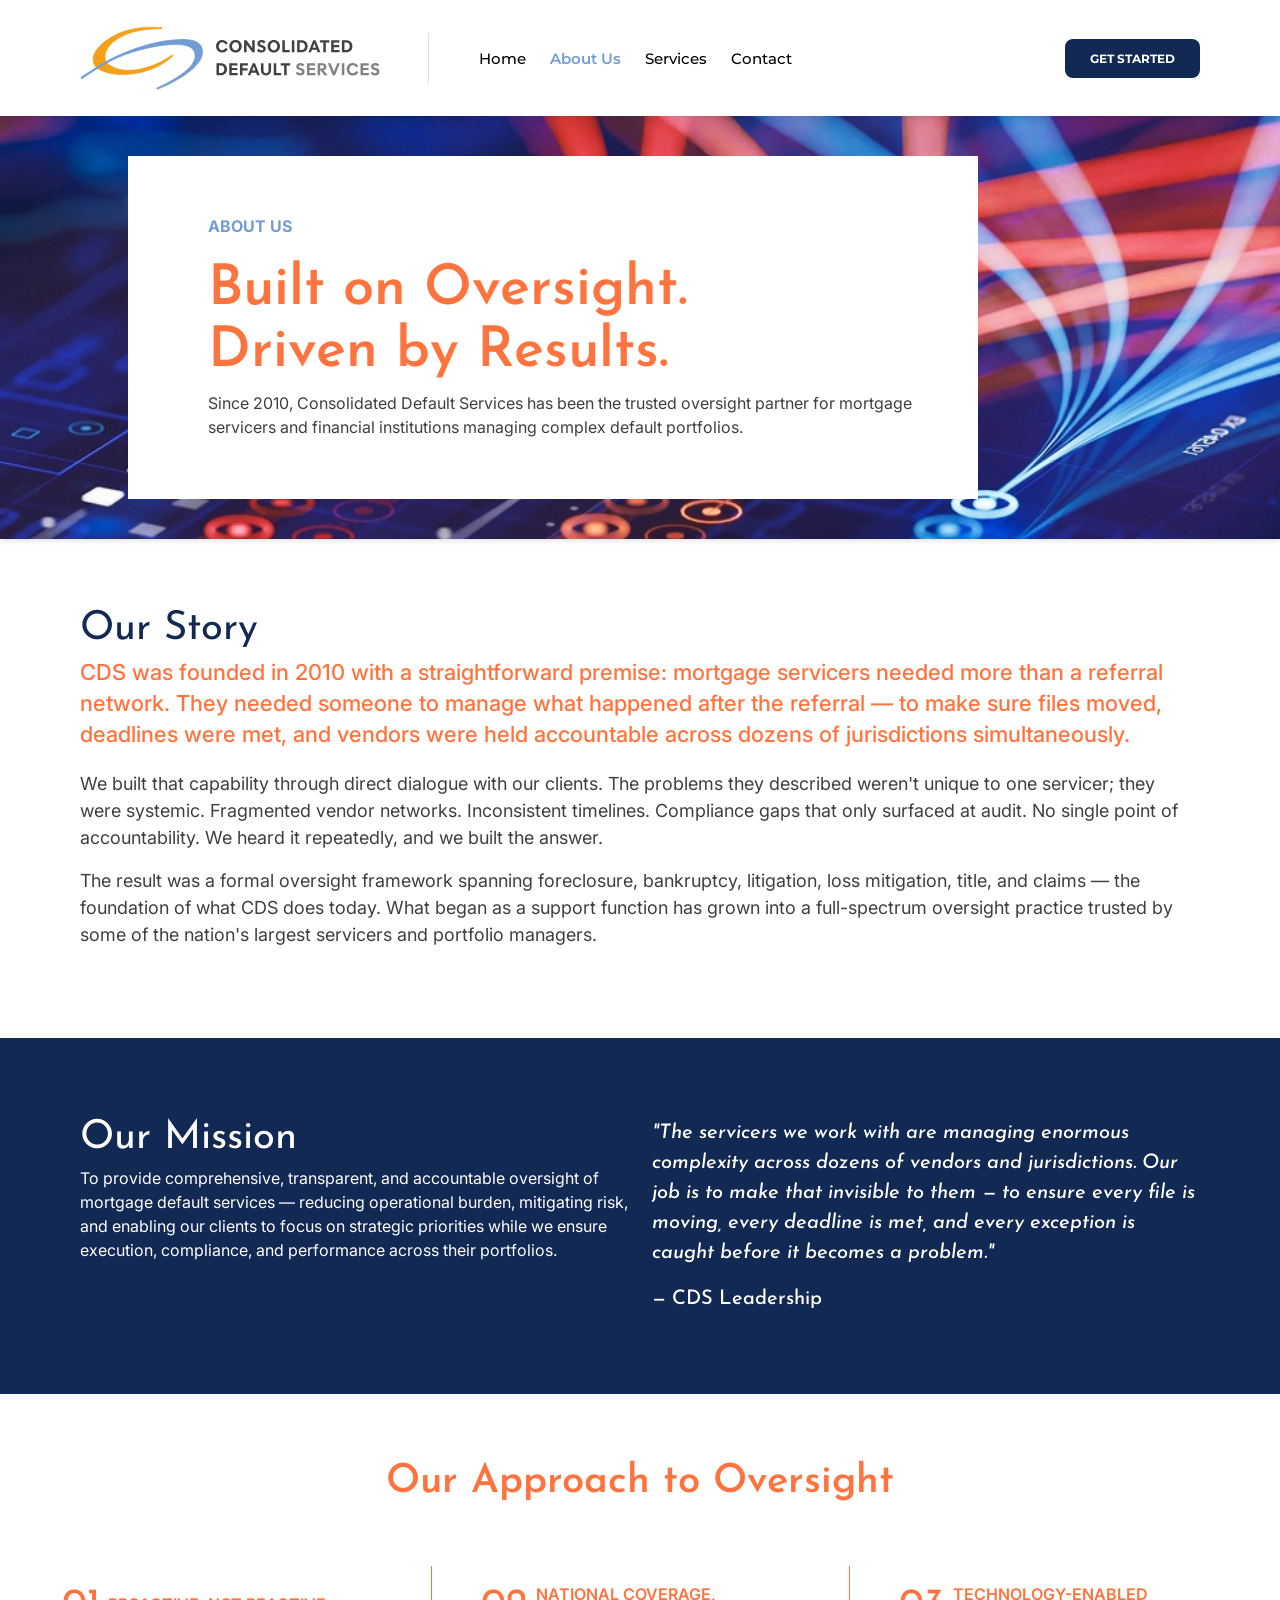
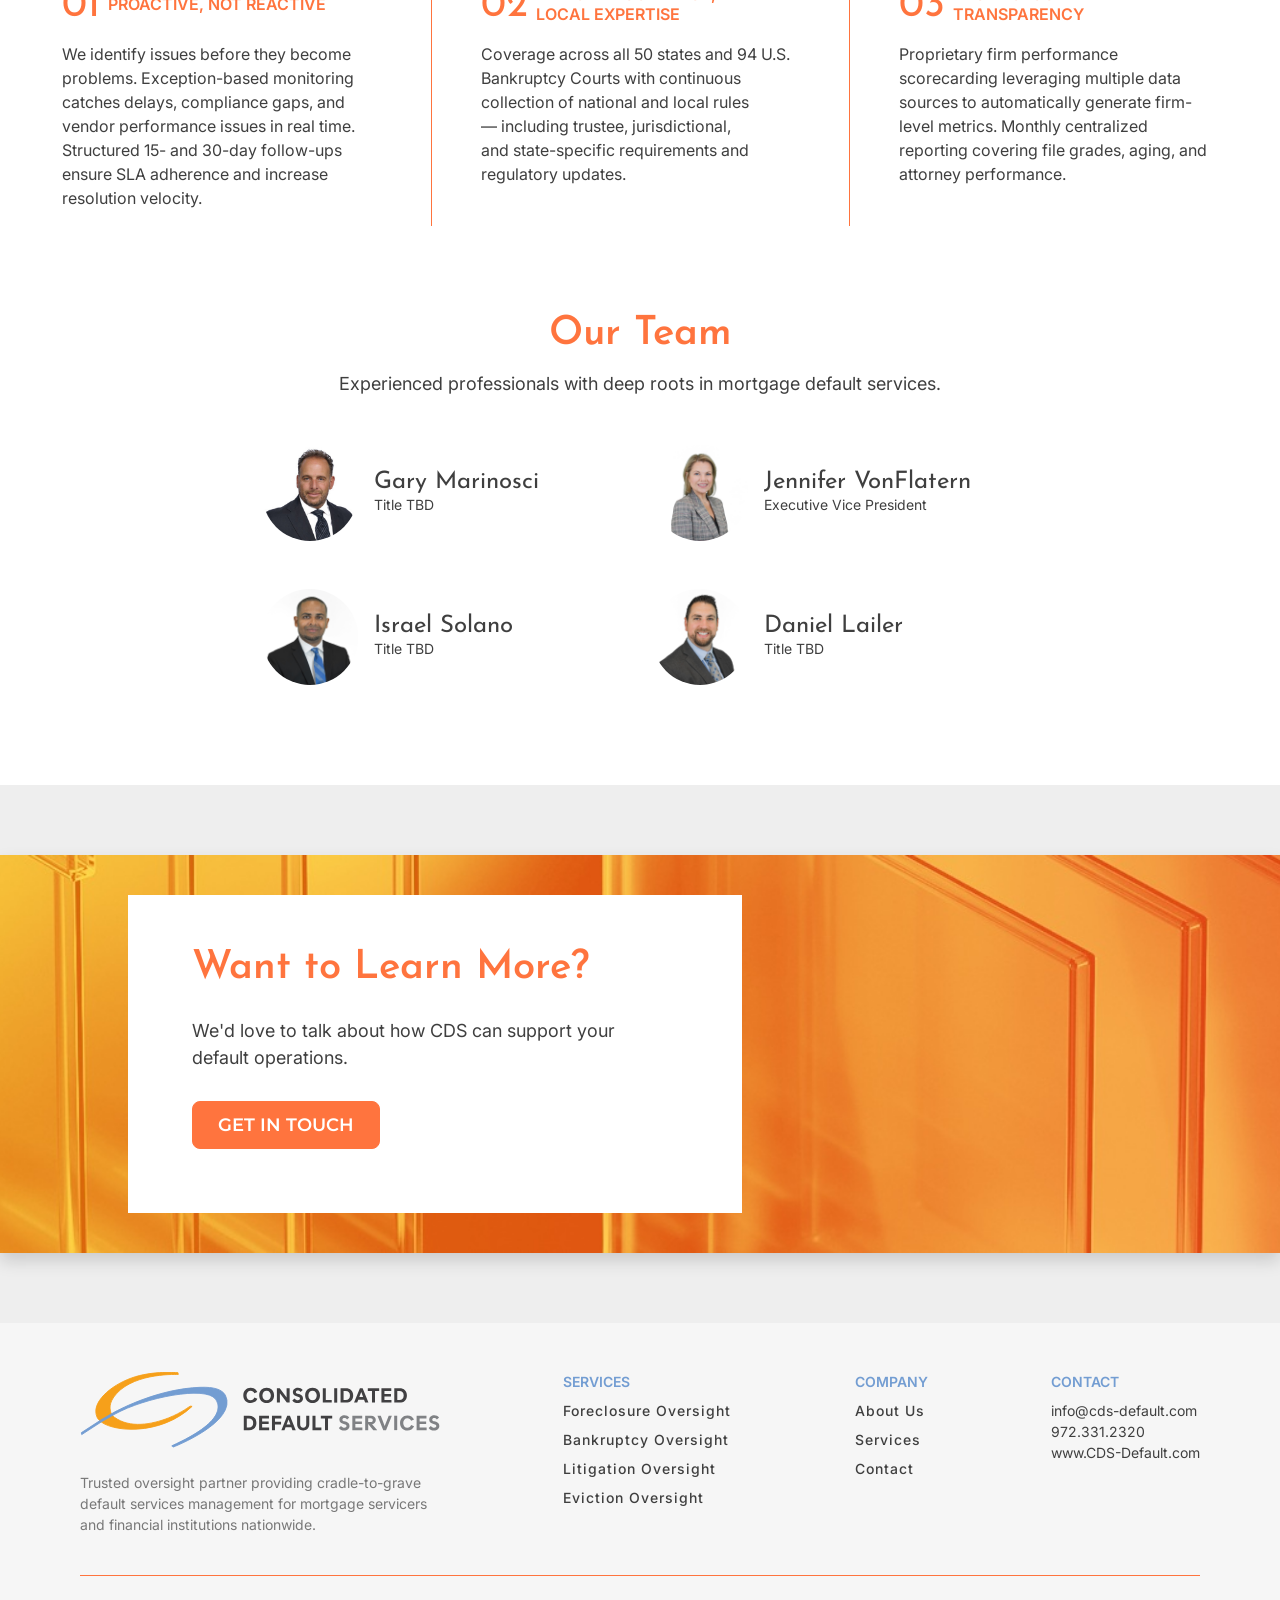
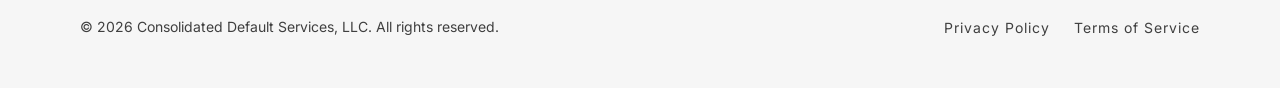
==== commit 12247567: "fix: sync staging heading capitalization into frontend Staging had direct edits lowercasing small wo" ====
--- a/about-us.html
+++ b/about-us.html
@@ -89,7 +89,7 @@
 				<div class="container container1280">
 					<div class="heading text-center">
 						<h2 class="text-uppercase">What Sets Us Apart</h2>
-						<h3 class="h2">Our Approach To Oversight</h3>
+						<h3 class="h2">Our Approach to Oversight</h3>
 					</div>
 					<div class="row">
 						<div class="col-lg-4 bod-start mt-4 mt-lg-5">
@@ -179,7 +179,7 @@
 				<div class="hording__bg-img"><img class="w-100" src="images/hording-about-us.jpg" alt="" loading="lazy" /></div>
 				<div class="hording__container">
 					<div class="hording__wrap">
-						<h2 class="mb-4">Want To Learn More?</h2>
+						<h2 class="mb-4">Want to Learn More?</h2>
 						<p>We'd love to talk about how CDS can support your default operations.</p>
 						<a class="cta orange" href="contact.html">Get in Touch</a>
 					</div>
